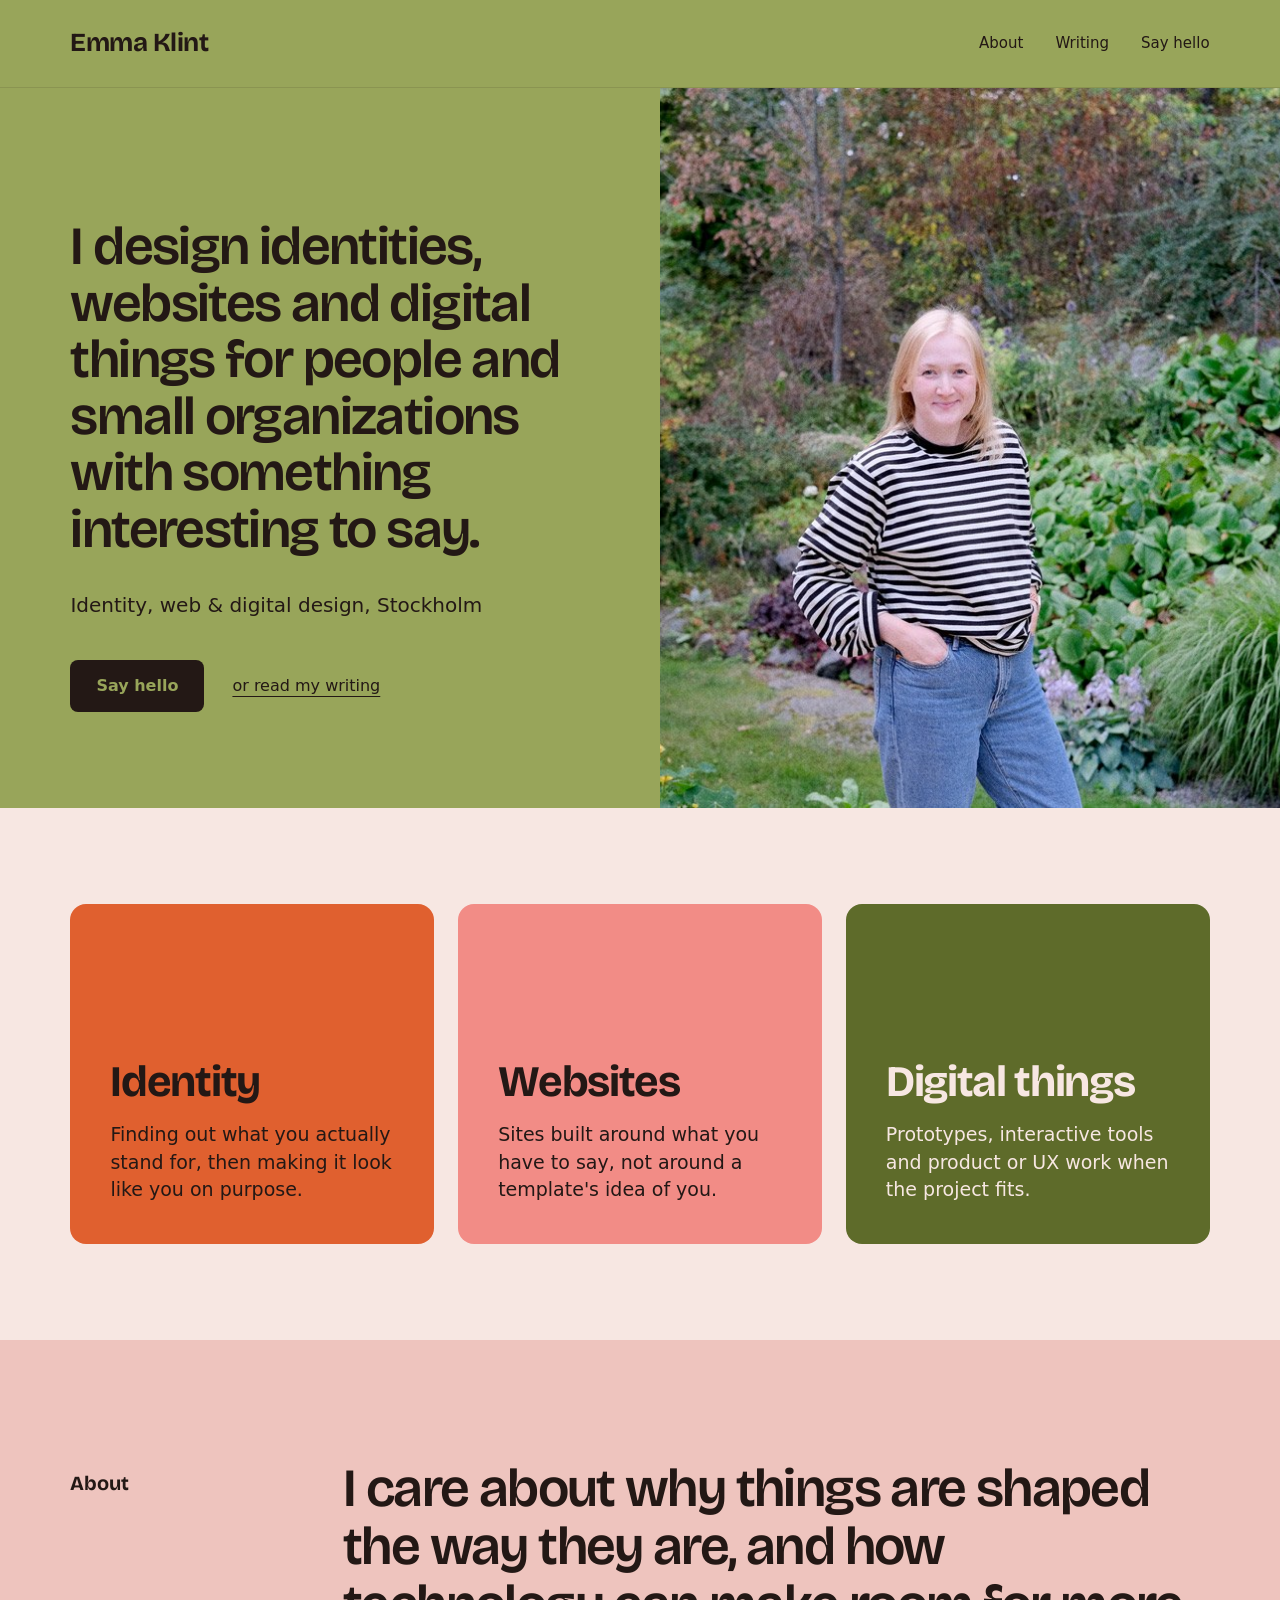
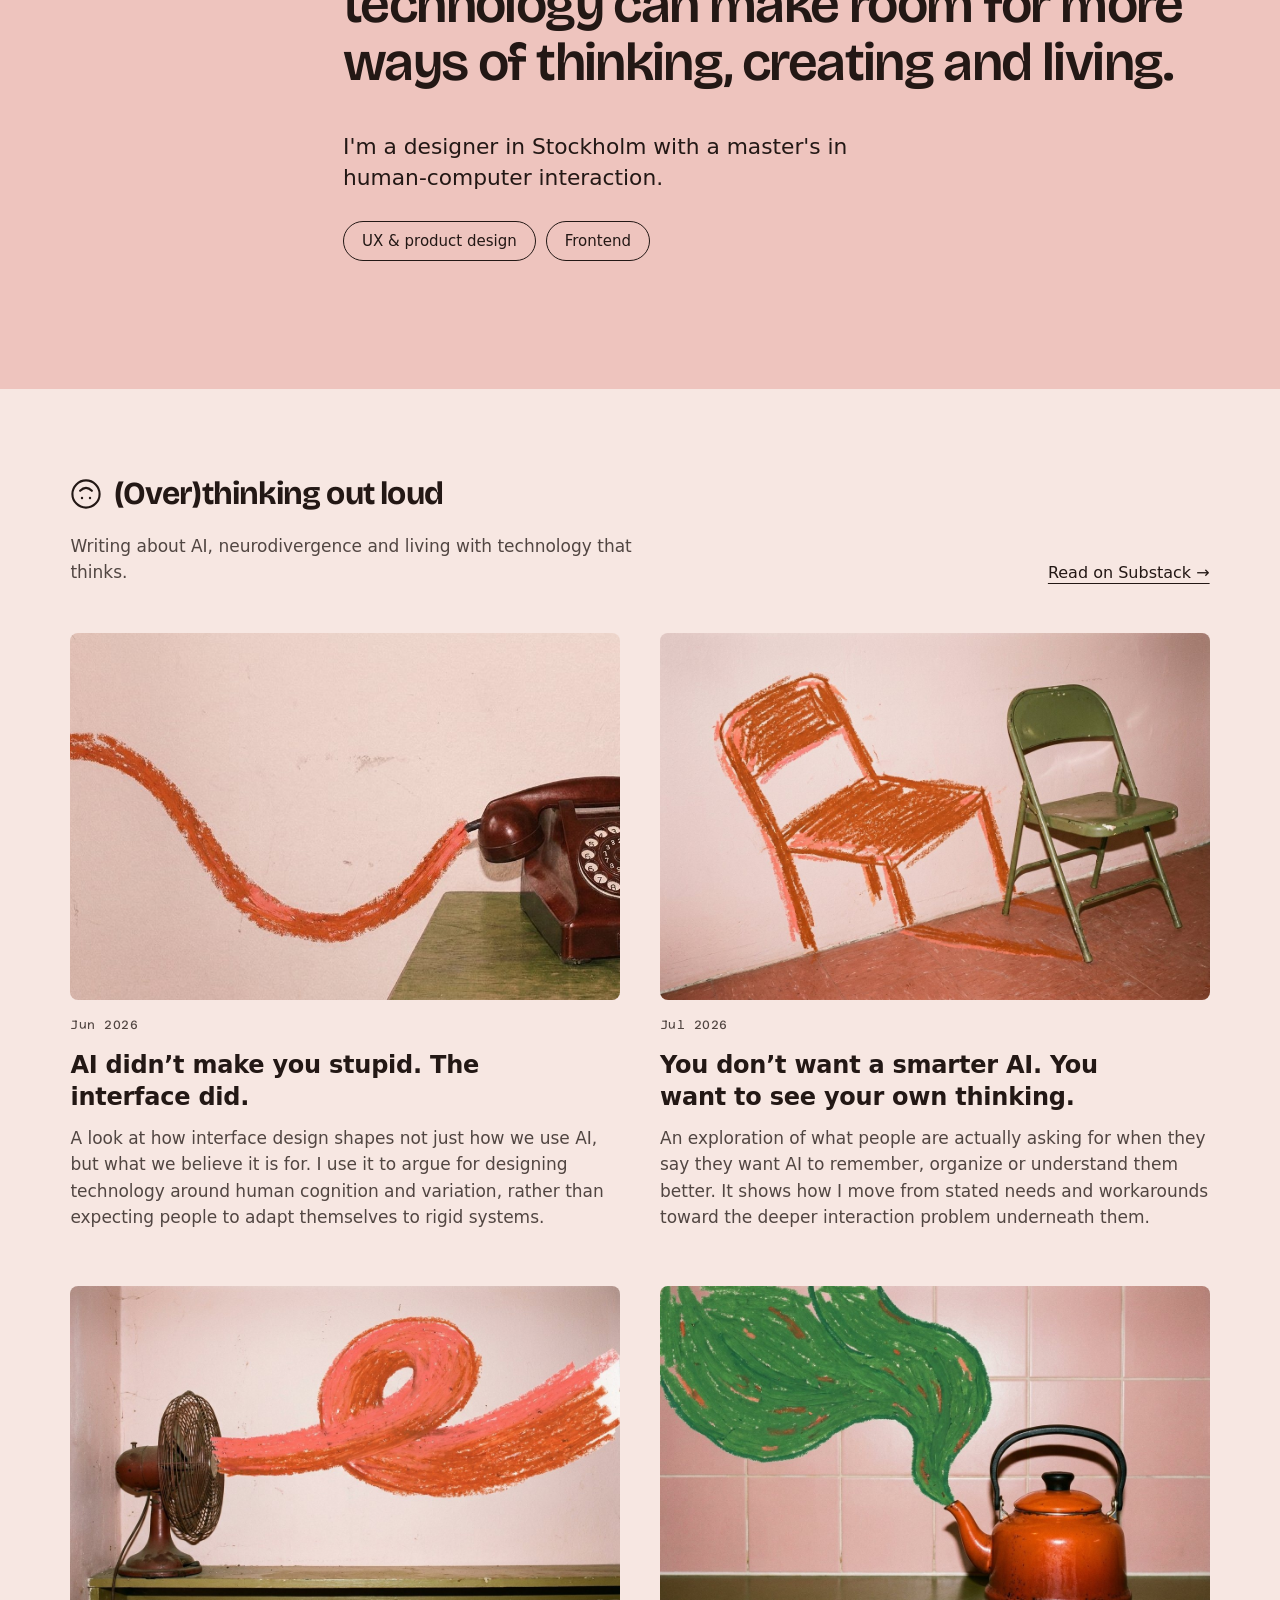
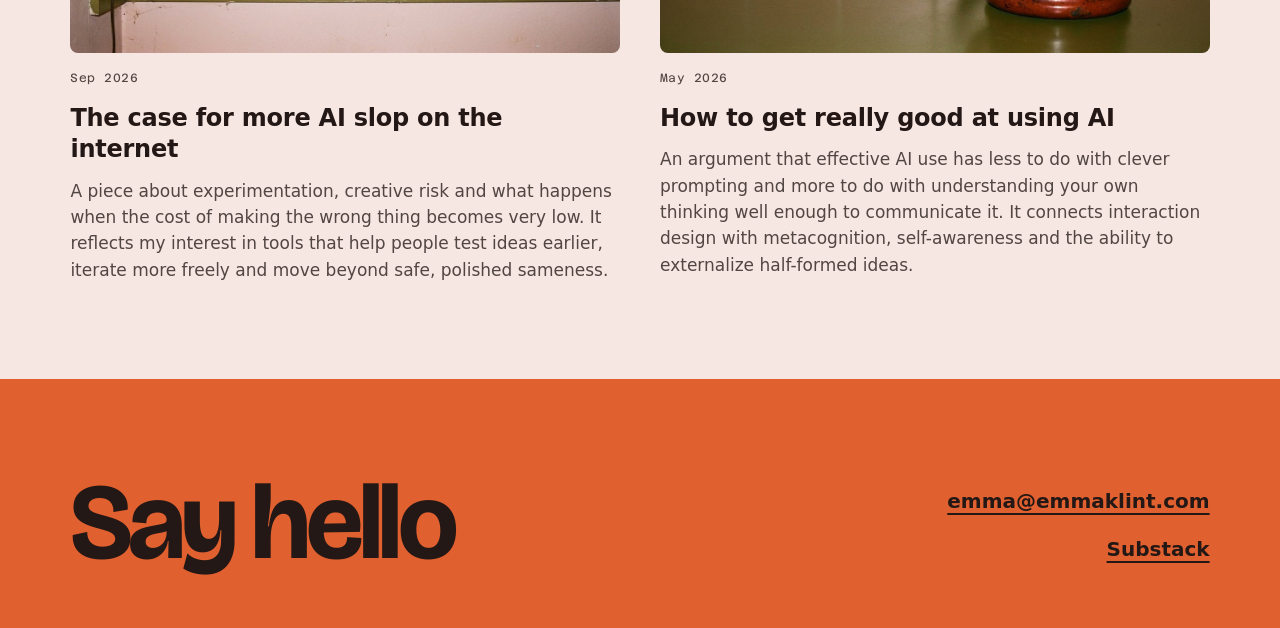
==== index.html @ caa57bd5 "Use chair photo for social share image Co-Authored-By: Claude Opus 5.5 <noreply@anthropic.com>" ====
<!doctype html>
<html lang="en">
<head>
<meta charset="utf-8">
<meta name="viewport" content="width=device-width, initial-scale=1, viewport-fit=cover">
<title>Emma Klint, identity, web &amp; digital design in Stockholm</title>
<meta name="description" content="I design identities, websites and digital things for people and small organizations with something interesting to say.">
<link rel="canonical" href="https://emmaklint.com/">
<meta name="theme-color" content="#98A55A">

<meta property="og:type" content="website">
<meta property="og:url" content="https://emmaklint.com/">
<meta property="og:site_name" content="Emma Klint">
<meta property="og:title" content="Emma Klint, identity, web &amp; digital design">
<meta property="og:description" content="I design identities, websites and digital things for people and small organizations with something interesting to say.">
<meta property="og:image" content="https://emmaklint.com/og-image.jpg">
<meta property="og:image:width" content="1200">
<meta property="og:image:height" content="630">
<meta property="og:image:alt" content="Emma Klint, identity, web &amp; digital design, Stockholm, over a photo of a green folding chair next to a crayon drawing of a chair">
<meta property="og:locale" content="en_US">
<meta name="twitter:card" content="summary_large_image">
<meta name="twitter:title" content="Emma Klint, identity, web &amp; digital design">
<meta name="twitter:description" content="I design identities, websites and digital things for people and small organizations with something interesting to say.">
<meta name="twitter:image" content="https://emmaklint.com/og-image.jpg">

<link rel="icon" href="/favicon.ico" sizes="48x48">
<link rel="icon" type="image/png" sizes="32x32" href="/favicon-32x32.png">
<link rel="icon" type="image/png" sizes="16x16" href="/favicon-16x16.png">
<link rel="apple-touch-icon" href="/apple-touch-icon.png">
<link rel="manifest" href="/site.webmanifest">

<link rel="preconnect" href="https://fonts.googleapis.com">
<link rel="preconnect" href="https://fonts.gstatic.com" crossorigin>
<link rel="stylesheet" href="https://fonts.googleapis.com/css2?family=Bricolage+Grotesque:opsz,wdth,wght@12..96,75..100,200..800&amp;family=Azeret+Mono:wght@400;500&amp;display=swap">
<link rel="preload" as="image" href="/images/emma-garden.jpg">
<link rel="stylesheet" href="/styles.css">

<script type="application/ld+json">
{
  "@context": "https://schema.org",
  "@type": "Person",
  "name": "Emma Klint",
  "url": "https://emmaklint.com/",
  "image": "https://emmaklint.com/images/emma-garden.jpg",
  "email": "mailto:emma@emmaklint.com",
  "jobTitle": "Designer",
  "address": { "@type": "PostalAddress", "addressLocality": "Stockholm", "addressCountry": "SE" },
  "sameAs": ["https://emmaklint.substack.com"]
}
</script>
</head>
<body>
<a class="skip" href="#main">Skip to content</a>

<header class="site-header">
  <a class="wordmark" href="/">Emma Klint</a>
  <nav aria-label="Main">
    <a href="#about">About</a>
    <a href="#writing">Writing</a>
    <a href="#hello">Say hello</a>
  </nav>
</header>

<main id="main">
  <section class="hero">
    <div class="hero-text">
      <h1>I design identities, websites and digital things for people and small organizations with something interesting to say.</h1>
      <p class="hero-sub">Identity, web &amp; digital design, Stockholm</p>
      <div class="hero-actions">
        <a class="button" href="#hello">Say hello</a>
        <a href="#writing">or read my writing</a>
      </div>
    </div>
    <div class="hero-photo">
      <img src="/images/emma-garden.jpg" width="1086" height="724" alt="Emma Klint in her garden, wearing a black and white striped top">
    </div>
  </section>

  <section class="services" aria-label="What I make">
    <article class="service service--crayon">
      <h2>Identity</h2>
      <p>Finding out what you actually stand for, then making it look like you on purpose.</p>
    </article>
    <article class="service service--pink">
      <h2>Websites</h2>
      <p>Sites built around what you have to say, not around a template's idea of you.</p>
    </article>
    <article class="service service--moss">
      <h2>Digital things</h2>
      <p>Prototypes, interactive tools and product or UX work when the project fits.</p>
    </article>
  </section>

  <section class="about" id="about" aria-labelledby="about-title">
    <h2 id="about-title">About</h2>
    <div class="about-body">
      <p class="about-belief">I care about why things are shaped the way they are, and how technology can make room for more ways of thinking, creating and living.</p>
      <p class="about-facts">I'm a designer in Stockholm with a master's in human-computer interaction.</p>
      <ul class="tags">
        <li>UX &amp; product design</li>
        <li>Frontend</li>
      </ul>
    </div>
  </section>

  <section class="writing" id="writing" aria-labelledby="writing-title">
    <div class="writing-head">
      <div>
        <h2 id="writing-title" class="publication">
          <svg width="32" height="32" viewBox="0 0 24 24" fill="none" stroke="currentColor" stroke-width="1.6" stroke-linecap="round" aria-hidden="true"><circle cx="12" cy="12" r="10.2"/><path d="M7.6 9.6 Q12 5.2 16.4 9.6"/><circle cx="9" cy="15" r="0.9" fill="currentColor" stroke="none"/><circle cx="15" cy="15" r="0.9" fill="currentColor" stroke="none"/></svg>
          (Over)thinking out loud
        </h2>
        <p>Writing about AI, neurodivergence and living with technology that thinks.</p>
      </div>
      <a href="https://emmaklint.substack.com">Read on Substack →</a>
    </div>

    <div class="posts">
      <a class="post" href="https://emmaklint.substack.com/p/ai-didnt-make-you-stupid-blame-the">
        <img src="/images/post-telephone.jpg" width="1400" height="593" loading="lazy" alt="A rotary telephone with a crayon-drawn cord">
        <time datetime="2026-06">Jun 2026</time>
        <span class="post-title">AI didn’t make you stupid. The interface did.</span>
        <span class="post-desc">A look at how interface design shapes not just how we use AI, but what we believe it is for. I use it to argue for designing technology around human cognition and variation, rather than expecting people to adapt themselves to rigid systems.</span>
      </a>
      <a class="post" href="https://emmaklint.substack.com/p/you-dont-want-a-smarter-ai-you-want">
        <img src="/images/post-chair.jpg" width="1264" height="848" loading="lazy" alt="A green folding chair next to a crayon drawing of a chair">
        <time datetime="2026-07">Jul 2026</time>
        <span class="post-title">You don’t want a smarter AI. You want to see your own thinking.</span>
        <span class="post-desc">An exploration of what people are actually asking for when they say they want AI to remember, organize or understand them better. It shows how I move from stated needs and workarounds toward the deeper interaction problem underneath them.</span>
      </a>
      <a class="post" href="https://emmaklint.substack.com/p/the-case-for-more-ai-slop-on-the">
        <img src="/images/post-fan.jpg" width="1264" height="848" loading="lazy" alt="A fan blowing a crayon-drawn gust across a pink wall">
        <time datetime="2026-09">Sep 2026</time>
        <span class="post-title">The case for more AI slop on the internet</span>
        <span class="post-desc">A piece about experimentation, creative risk and what happens when the cost of making the wrong thing becomes very low. It reflects my interest in tools that help people test ideas earlier, iterate more freely and move beyond safe, polished sameness.</span>
      </a>
      <a class="post" href="https://emmaklint.substack.com/p/how-to-get-really-good-at-using-ai">
        <img src="/images/post-kettle.jpg" width="1264" height="848" loading="lazy" alt="An orange kettle with crayon-drawn green steam">
        <time datetime="2026-05">May 2026</time>
        <span class="post-title">How to get really good at using AI</span>
        <span class="post-desc">An argument that effective AI use has less to do with clever prompting and more to do with understanding your own thinking well enough to communicate it. It connects interaction design with metacognition, self-awareness and the ability to externalize half-formed ideas.</span>
      </a>
    </div>
  </section>
</main>

<footer class="site-footer" id="hello">
  <h2>Say hello</h2>
  <div class="footer-links">
    <a href="mailto:emma@emmaklint.com">emma@emmaklint.com</a>
    <a href="https://emmaklint.substack.com">Substack</a>
  </div>
</footer>
</body>
</html>
---- styles.css ----
/* Color library: from the crayon photo series */
:root {
  --ink: #231815;
  --ink-soft: rgba(35, 24, 21, 0.78);
  --line: rgba(35, 24, 21, 0.12);
  --blush: #F7E7E2;   /* page ground */
  --wall: #EEC4BE;    /* about */
  --olive: #98A55A;   /* main: header + hero */
  --moss: #5E6B2A;    /* digital things card */
  --crayon: #E0602F;  /* identity card + footer */
  --crayon-pink: #F28C86; /* websites card */

  --display: "Bricolage Grotesque", system-ui, sans-serif;
  --body: -apple-system, BlinkMacSystemFont, "SF Pro Text", system-ui, "Segoe UI", Roboto, sans-serif;
  --mono: "Azeret Mono", ui-monospace, "SF Mono", Menlo, monospace;

  --pad: clamp(20px, 5.5vw, 80px);
}

*, *::before, *::after { box-sizing: border-box; }

html { scroll-behavior: smooth; -webkit-text-size-adjust: 100%; }
@media (prefers-reduced-motion: reduce) { html { scroll-behavior: auto; } }

body {
  margin: 0;
  background: var(--blush);
  color: var(--ink);
  font-family: var(--body);
  font-size: 17px;
  line-height: 1.55;
  -webkit-font-smoothing: antialiased;
}

img { display: block; max-width: 100%; height: auto; }
a { color: var(--ink); text-underline-offset: 5px; }
a:hover { text-decoration-thickness: 2px; }
:focus-visible { outline: 3px solid var(--ink); outline-offset: 3px; border-radius: 4px; }
h1, h2, p { margin: 0; }

.skip {
  position: absolute; left: 12px; top: -60px;
  background: var(--ink); color: var(--blush);
  padding: 10px 16px; border-radius: 8px; z-index: 10;
}
.skip:focus { top: 12px; }

/* Header */
.site-header {
  display: flex; align-items: center; justify-content: space-between; gap: 24px;
  min-height: 88px;
  padding: env(safe-area-inset-top, 0px) var(--pad) 0;
  background: var(--olive);
  border-bottom: 1px solid var(--line);
}
.wordmark {
  font-family: var(--display); font-weight: 700; font-size: 26px;
  letter-spacing: -0.02em; text-decoration: none;
}
.site-header nav { display: flex; gap: 32px; font-size: 15px; }
.site-header nav a { text-decoration: none; display: inline-flex; align-items: center; min-height: 44px; }
.site-header nav a:hover { text-decoration: underline; }

/* Hero */
.hero {
  display: grid;
  grid-template-columns: minmax(0, 1fr) minmax(0, 620px);
  min-height: 720px;
  background: var(--olive);
}
.hero-text {
  display: flex; flex-direction: column; justify-content: flex-end; gap: 32px;
  padding: 96px 64px 96px var(--pad);
}
.hero h1 {
  font-family: var(--display); font-weight: 600;
  font-size: clamp(34px, 4.2vw, 60px); line-height: 1.05; letter-spacing: -0.03em;
  max-width: 22ch;
}
.hero-sub { font-size: 20px; line-height: 1.5; }
.hero-actions { display: flex; flex-wrap: wrap; align-items: center; gap: 16px 28px; margin-top: 8px; font-size: 16px; }
.button {
  display: inline-flex; align-items: center; min-height: 52px; padding: 0 26px;
  background: var(--ink); color: var(--olive);
  border-radius: 8px; font-weight: 600; text-decoration: none;
}
.button:hover { background: #3a2a25; }
.hero-photo { position: relative; overflow: hidden; }
.hero-photo img {
  position: absolute; inset: 0; width: 100%; height: 100%;
  object-fit: cover; object-position: 49% 40%;
}

/* Services */
.services {
  display: grid; grid-template-columns: repeat(3, minmax(0, 1fr)); gap: 24px;
  padding: 96px var(--pad);
}
.service {
  display: flex; flex-direction: column; justify-content: flex-end; gap: 16px;
  min-height: 340px; padding: 40px; border-radius: 16px;
}
.service h2 {
  font-family: var(--display); font-weight: 700;
  font-size: clamp(36px, 3.4vw, 48px); letter-spacing: -0.03em; line-height: 1.05;
}
.service p { font-size: 19px; line-height: 1.45; font-weight: 500; }
.service--crayon { background: var(--crayon); }
.service--pink { background: var(--crayon-pink); }
.service--moss { background: var(--moss); color: var(--blush); }

/* About */
.about {
  display: grid; grid-template-columns: minmax(0, 1fr) minmax(0, 4fr); gap: 56px;
  padding: 120px var(--pad) 128px;
  background: var(--wall);
}
.about h2 { font-family: var(--display); font-weight: 700; font-size: 20px; padding-top: 8px; }
.about-body { display: flex; flex-direction: column; gap: 28px; }
.about-belief {
  font-family: var(--display); font-weight: 600;
  font-size: clamp(32px, 4.2vw, 60px); line-height: 1.08; letter-spacing: -0.03em;
  max-width: 26ch;
}
.about-facts { margin-top: 12px; font-size: clamp(19px, 1.7vw, 24px); line-height: 1.4; font-weight: 500; max-width: 40ch; }
.tags { display: flex; flex-wrap: wrap; gap: 10px; margin: 0; padding: 0; list-style: none; }
.tags li {
  display: inline-flex; align-items: center; min-height: 40px; padding: 0 18px;
  border: 1.5px solid var(--ink); border-radius: 999px; font-size: 15px; font-weight: 500;
}

/* Writing */
.writing { display: flex; flex-direction: column; gap: 48px; padding: 80px var(--pad) 96px; }
.writing-head { display: flex; align-items: flex-end; justify-content: space-between; gap: 24px 40px; flex-wrap: wrap; }
.writing-head > div { display: flex; flex-direction: column; gap: 14px; }
.publication {
  display: flex; align-items: center; gap: 12px;
  font-family: var(--display); font-weight: 700; font-size: 32px; letter-spacing: -0.025em;
}
.publication svg { flex: none; }
.writing-head p { color: var(--ink-soft); max-width: 36em; }
.writing-head > a { white-space: nowrap; font-size: 16px; }

.posts { display: grid; grid-template-columns: repeat(2, minmax(0, 1fr)); gap: 56px 40px; }
.post { display: flex; flex-direction: column; gap: 16px; text-decoration: none; }
.post img { width: 100%; aspect-ratio: 3 / 2; object-fit: cover; border-radius: 8px; }
.post time { font-family: var(--mono); font-size: 12px; letter-spacing: 0.04em; color: var(--ink-soft); }
.post-title { font-size: 24px; font-weight: 600; line-height: 1.3; letter-spacing: -0.01em; max-width: 30ch; }
.post-desc { margin-top: -4px; color: var(--ink-soft); max-width: 38em; }
.post:hover .post-title { text-decoration: underline; text-decoration-thickness: 2px; }

/* Footer */
.site-footer {
  display: flex; align-items: flex-end; justify-content: space-between; gap: 32px 40px; flex-wrap: wrap;
  padding: 96px var(--pad) calc(56px + env(safe-area-inset-bottom, 0px));
  background: var(--crayon);
}
.site-footer h2 {
  font-family: var(--display); font-weight: 700;
  font-size: clamp(64px, 8.4vw, 120px); line-height: 0.9; letter-spacing: -0.04em;
}
.footer-links { display: flex; flex-direction: column; align-items: flex-end; gap: 4px; font-size: 20px; font-weight: 700; }
.footer-links a { display: inline-flex; align-items: center; min-height: 44px; }

/* Tablet */
@media (max-width: 1080px) {
  .hero { grid-template-columns: minmax(0, 1fr) minmax(0, 44%); }
  .hero-text { padding-right: 40px; }
  .services { grid-template-columns: minmax(0, 1fr); }
  .service { min-height: 0; padding-top: 96px; }
  .about { grid-template-columns: minmax(0, 1fr); gap: 20px; }
}

/* Phone */
@media (max-width: 720px) {
  body { font-size: 16px; }
  .site-header { min-height: 64px; }
  .wordmark { font-size: 22px; }
  .site-header nav { gap: 14px; font-size: 14px; }
  .site-header nav a { white-space: nowrap; }
  .wordmark { font-size: 20px; }
  .wordmark { flex: none; }
  .hero { grid-template-columns: minmax(0, 1fr); min-height: 0; }
  .hero-photo { order: -1; aspect-ratio: 4 / 3; }
  .hero-text { padding: 40px var(--pad) 56px; gap: 24px; }
  .hero-sub { font-size: 17px; }
  .services { padding-block: 56px; gap: 16px; }
  .service { padding: 64px 24px 28px; border-radius: 12px; }
  .service p { font-size: 17px; }
  .about { padding-block: 72px 80px; }
  .writing { padding-block: 64px 72px; gap: 36px; }
  .publication { font-size: 26px; }
  .posts { grid-template-columns: minmax(0, 1fr); gap: 40px; }
  .post-title { font-size: 21px; }
  .site-footer { padding-top: 72px; }
  .footer-links { align-items: flex-start; font-size: 18px; }
}
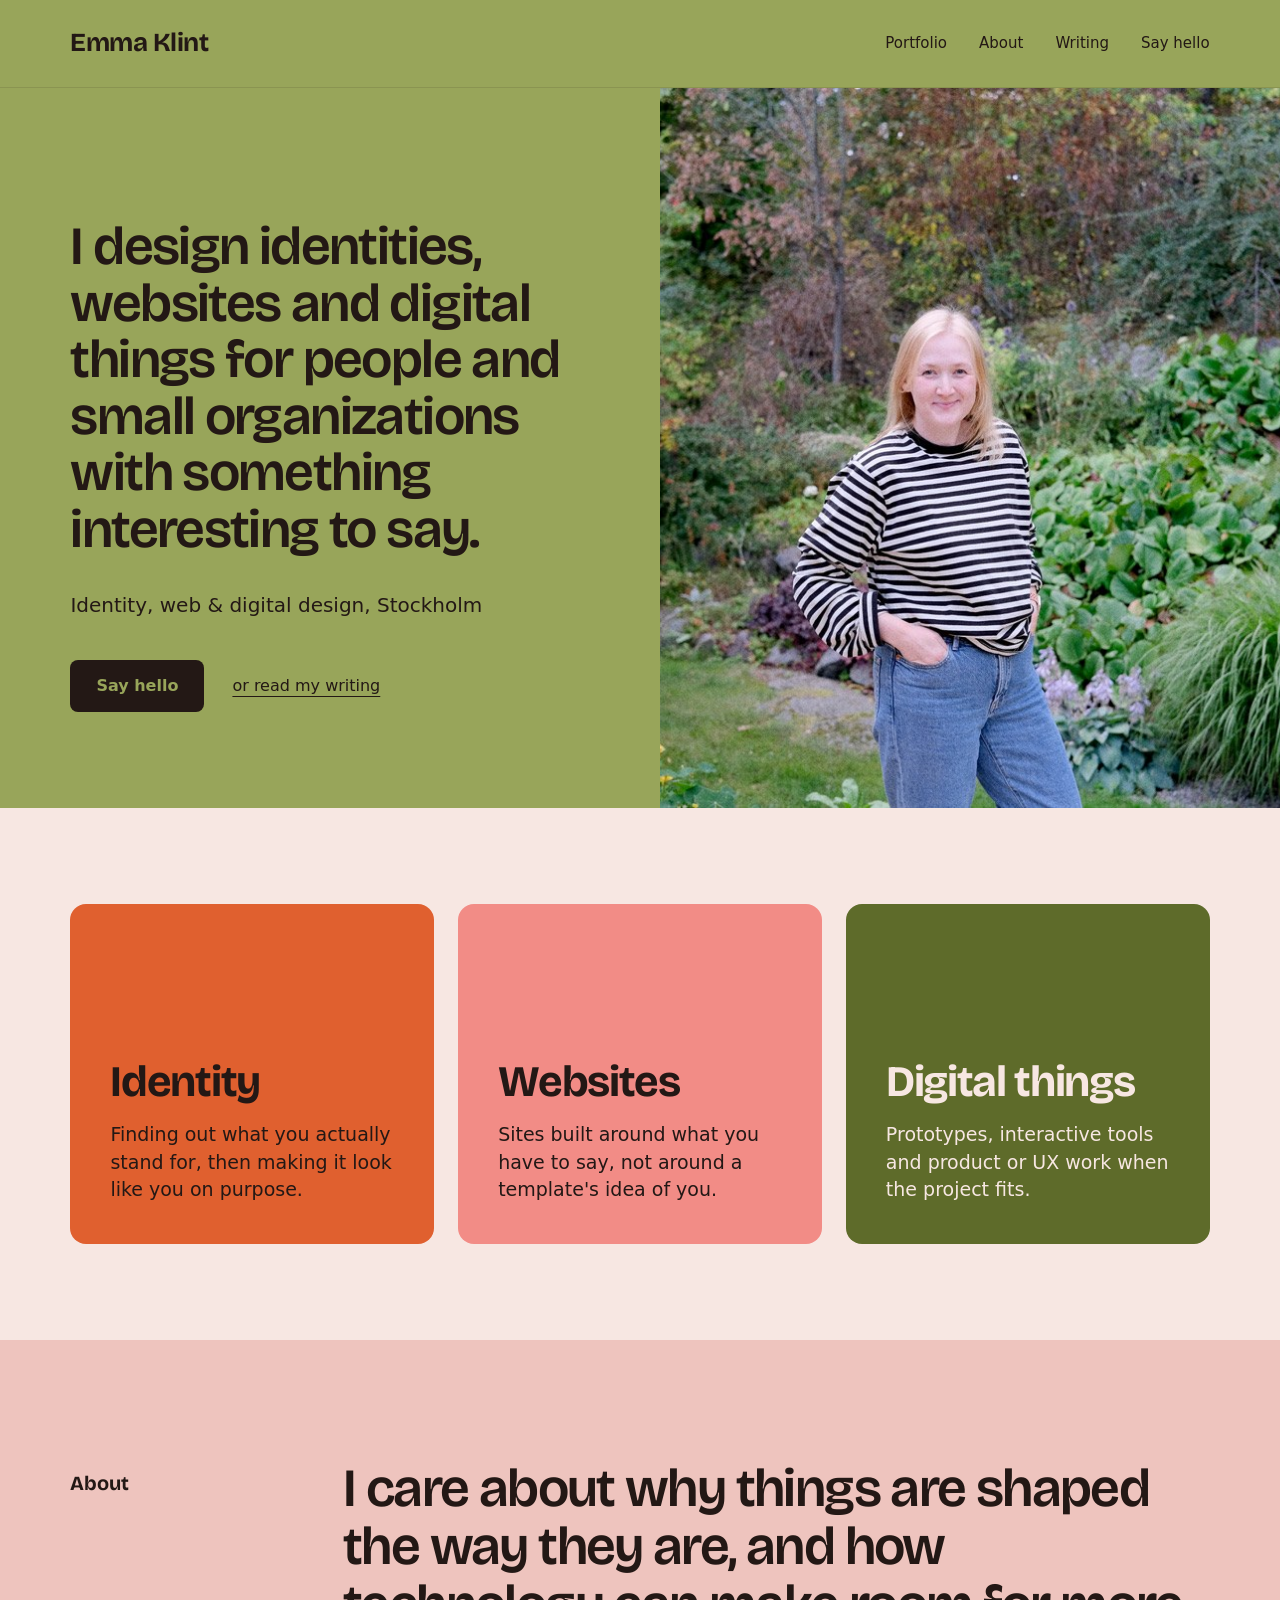
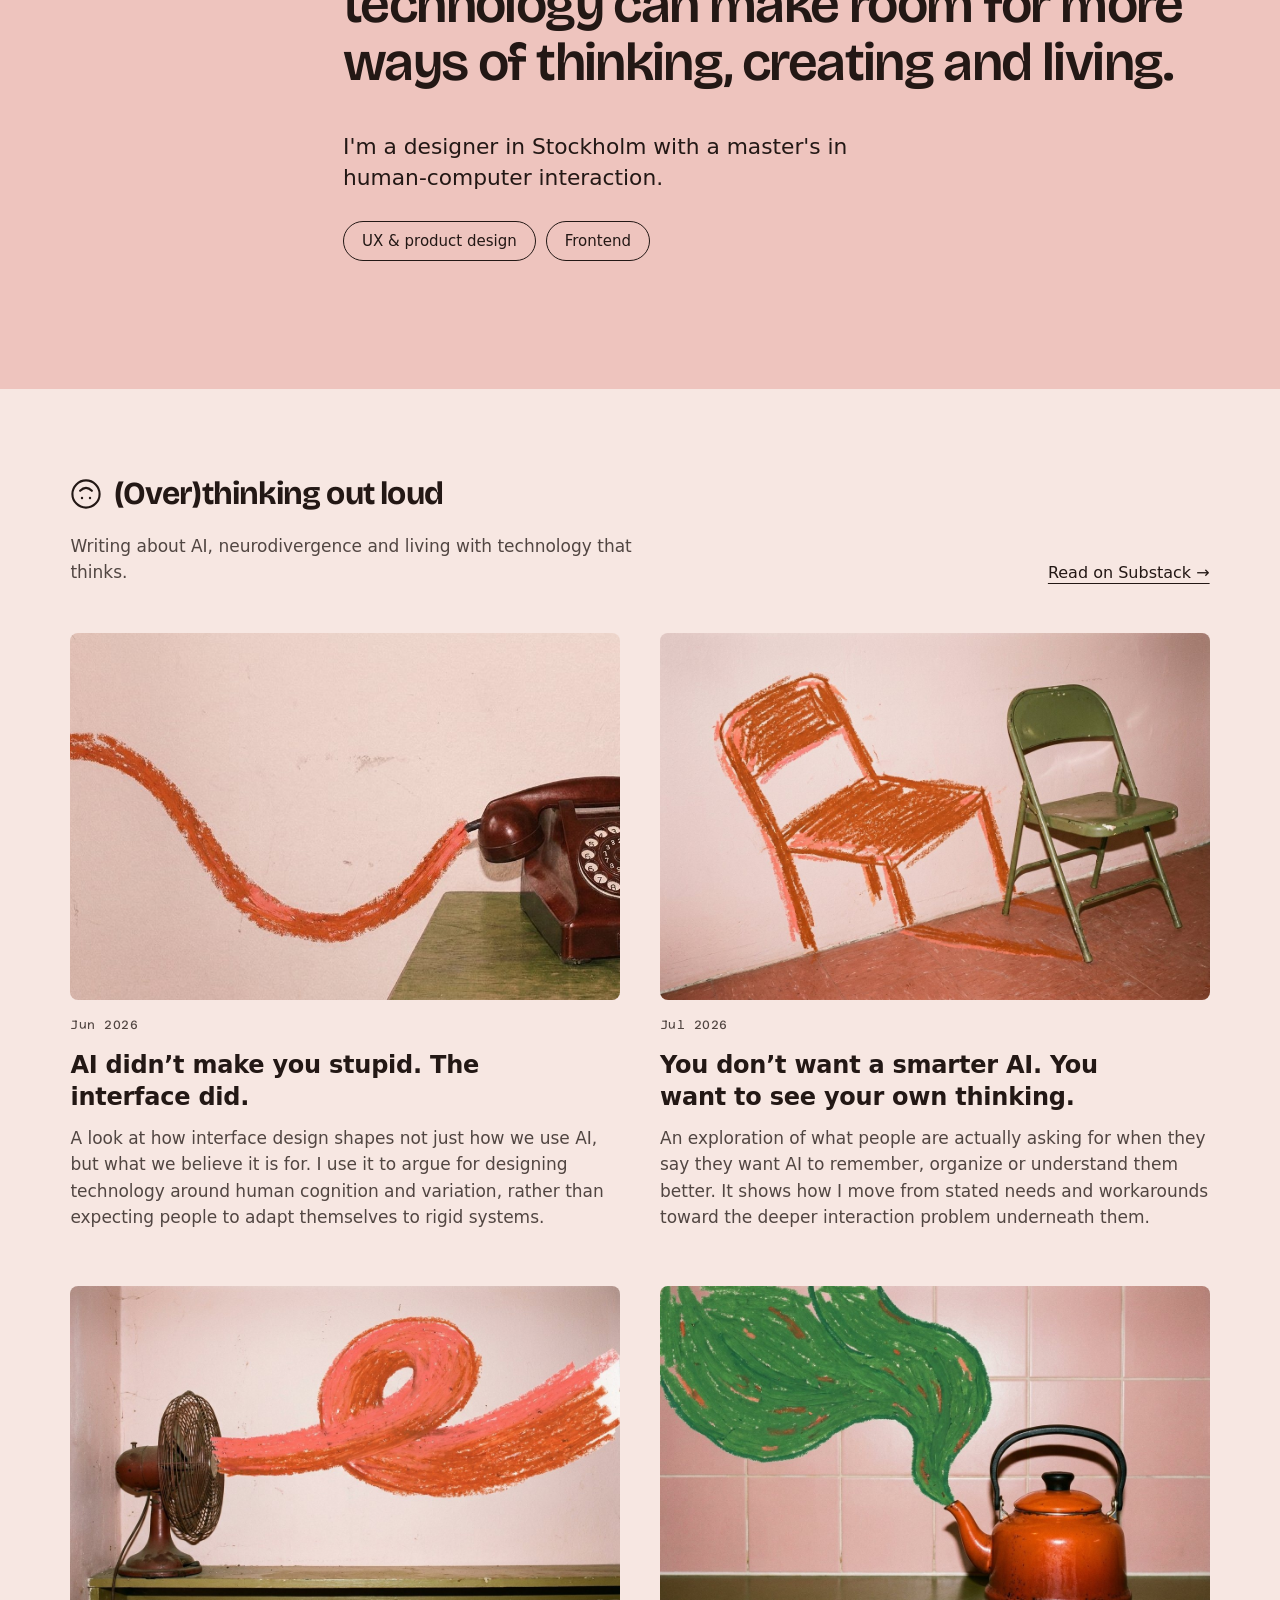
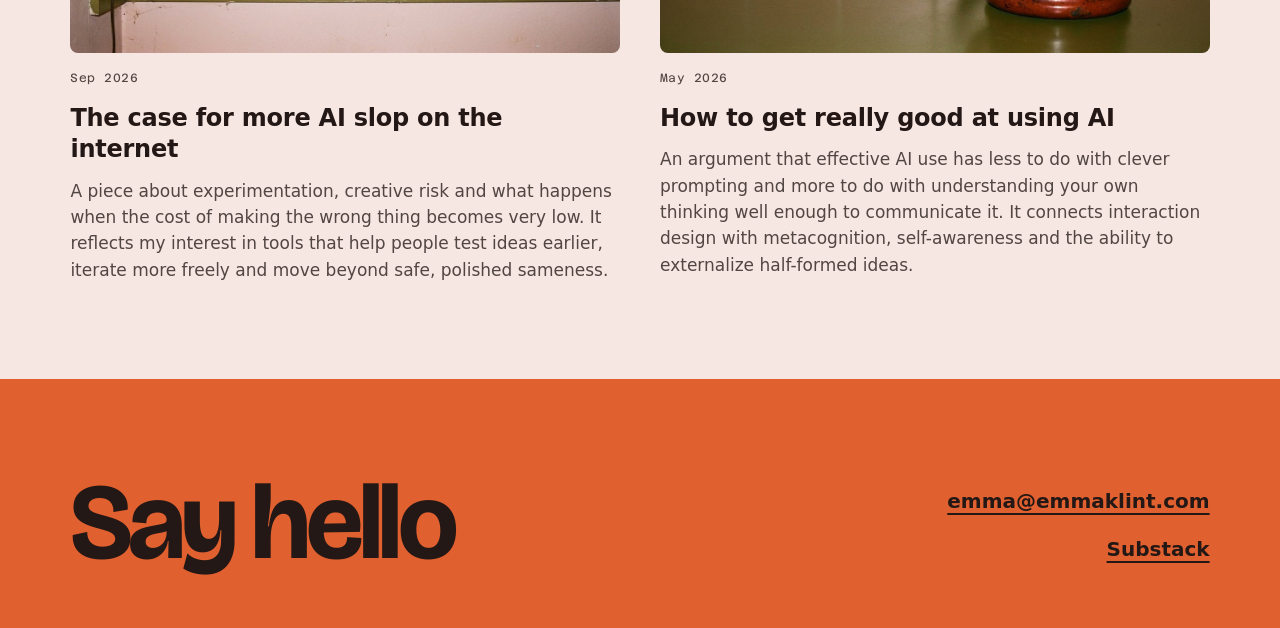
==== commit 860d7a08: "Add /portfolio coming-soon page and menu link Co-Authored-By: Claude Opus 5.5 <noreply@anthropic.com" ====
--- a/index.html
+++ b/index.html
@@ -55,9 +55,10 @@
 <header class="site-header">
   <a class="wordmark" href="/">Emma Klint</a>
   <nav aria-label="Main">
+    <a href="/portfolio">Portfolio</a>
     <a href="#about">About</a>
     <a href="#writing">Writing</a>
-    <a href="#hello">Say hello</a>
+    <a href="#hello" class="nav-hello">Say hello</a>
   </nav>
 </header>
 
--- a/styles.css
+++ b/styles.css
@@ -59,7 +59,7 @@
 }
 .site-header nav { display: flex; gap: 32px; font-size: 15px; }
 .site-header nav a { text-decoration: none; display: inline-flex; align-items: center; min-height: 44px; }
-.site-header nav a:hover { text-decoration: underline; }
+.site-header nav a:hover, .site-header nav a[aria-current="page"] { text-decoration: underline; }
 
 /* Hero */
 .hero {
@@ -148,6 +148,22 @@
 .post-title { font-size: 24px; font-weight: 600; line-height: 1.3; letter-spacing: -0.01em; max-width: 30ch; }
 .post-desc { margin-top: -4px; color: var(--ink-soft); max-width: 38em; }
 .post:hover .post-title { text-decoration: underline; text-decoration-thickness: 2px; }
+
+/* Coming soon */
+.page-soon { display: flex; flex-direction: column; min-height: 100svh; }
+.page-soon main { flex: 1; display: flex; flex-direction: column; }
+.soon {
+  flex: 1; display: flex; flex-direction: column; justify-content: flex-end; gap: 32px;
+  min-height: 560px;
+  padding: 96px var(--pad);
+  background: var(--olive);
+}
+.soon-label { font-family: var(--mono); font-size: 13px; letter-spacing: 0.04em; text-transform: uppercase; }
+.soon h1 {
+  font-family: var(--display); font-weight: 700;
+  font-size: clamp(64px, 11vw, 168px); line-height: 0.9; letter-spacing: -0.045em;
+}
+.soon-sub { font-size: 20px; line-height: 1.5; max-width: 34em; }
 
 /* Footer */
 .site-footer {
@@ -192,6 +208,9 @@
   .publication { font-size: 26px; }
   .posts { grid-template-columns: minmax(0, 1fr); gap: 40px; }
   .post-title { font-size: 21px; }
+  .soon { min-height: calc(100svh - 64px); padding-block: 56px; gap: 24px; }
+  .site-header nav .nav-hello { display: none; }
+  .soon-sub { font-size: 17px; }
   .site-footer { padding-top: 72px; }
   .footer-links { align-items: flex-start; font-size: 18px; }
 }
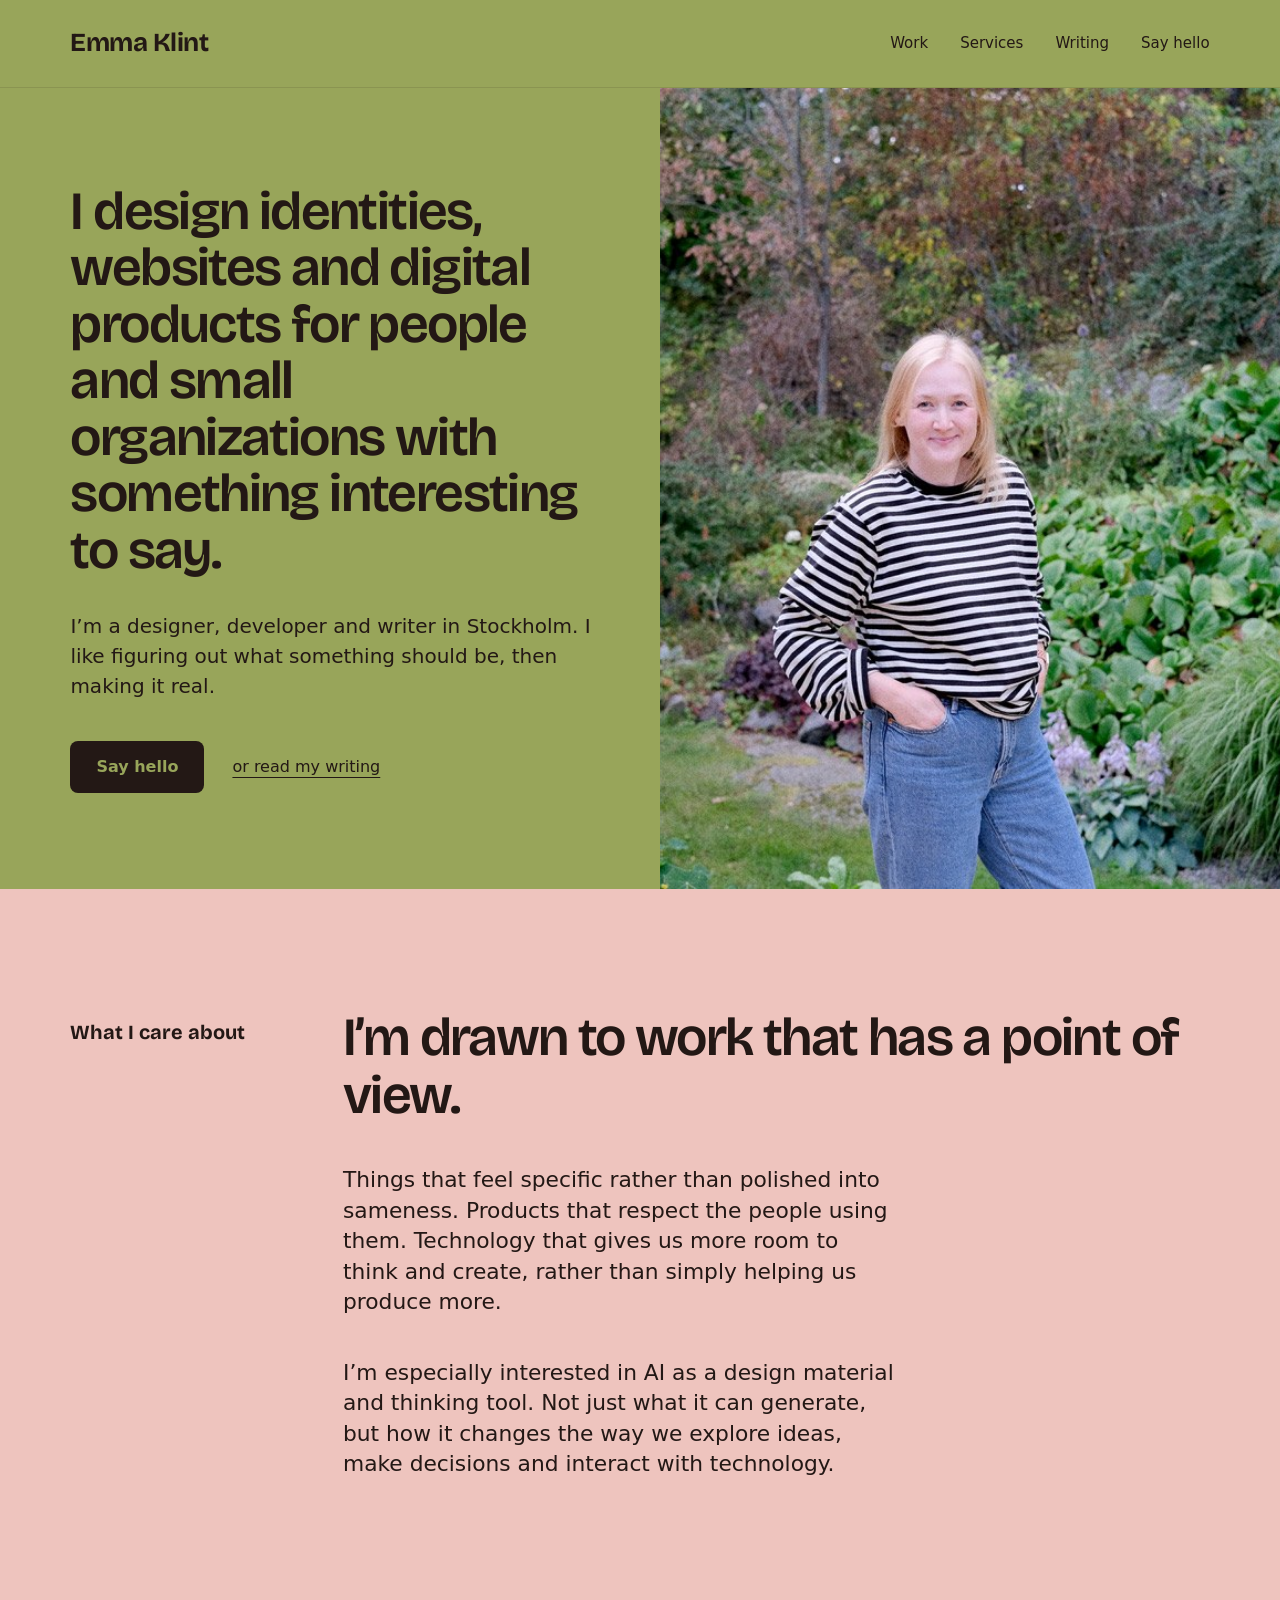
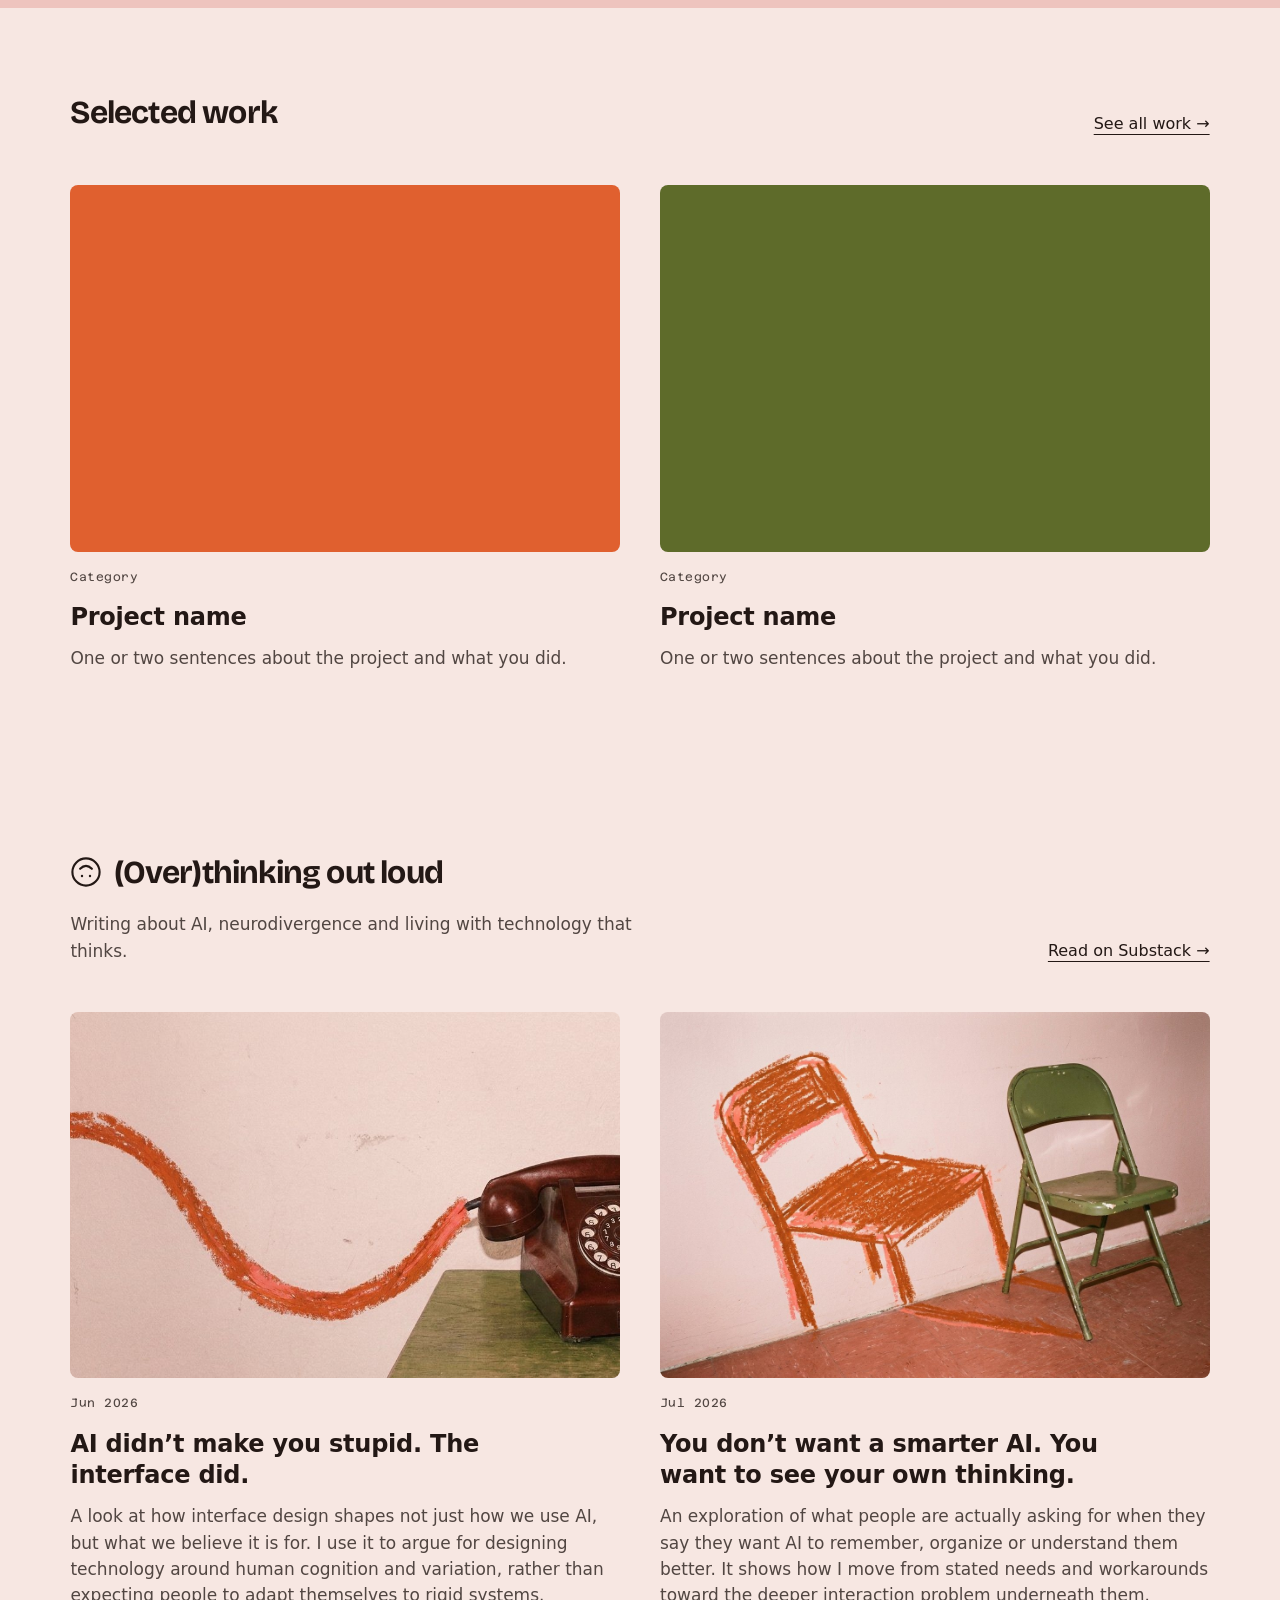
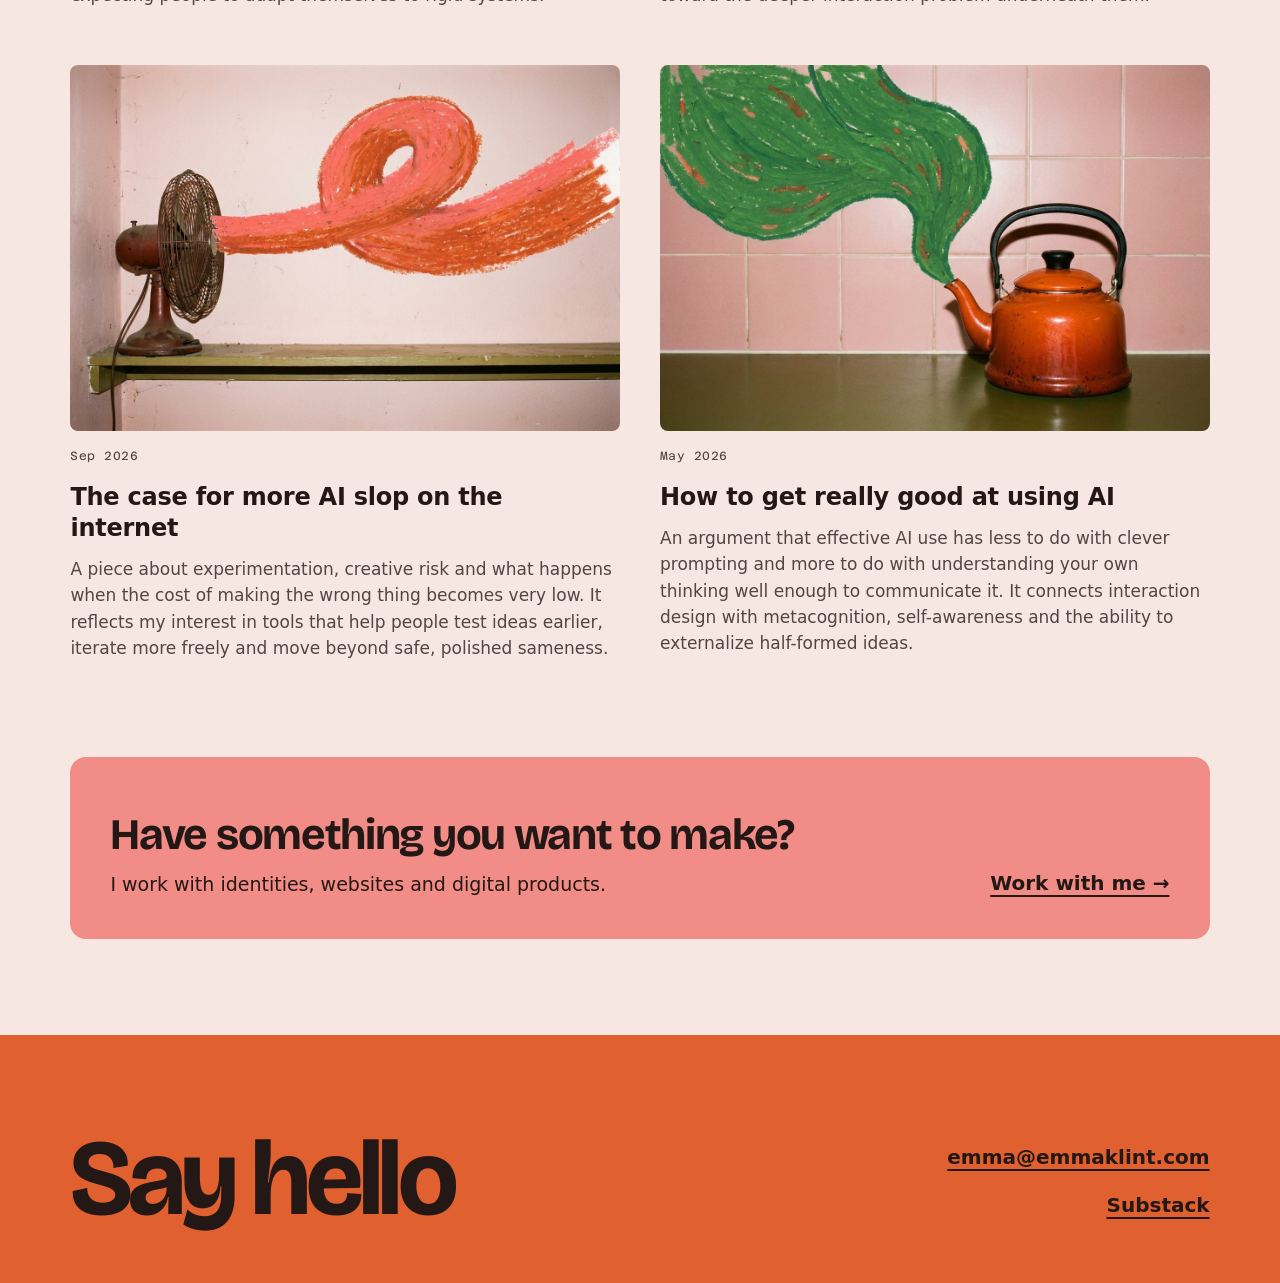
==== commit f0dba21c: "Restructure site into Home, Work and Services Move service cards to a new /services page, turn /port" ====
--- a/index.html
+++ b/index.html
@@ -4,7 +4,7 @@
 <meta charset="utf-8">
 <meta name="viewport" content="width=device-width, initial-scale=1, viewport-fit=cover">
 <title>Emma Klint, identity, web &amp; digital design in Stockholm</title>
-<meta name="description" content="I design identities, websites and digital things for people and small organizations with something interesting to say.">
+<meta name="description" content="I design identities, websites and digital products for people and small organizations with something interesting to say.">
 <link rel="canonical" href="https://emmaklint.com/">
 <meta name="theme-color" content="#98A55A">
 
@@ -12,7 +12,7 @@
 <meta property="og:url" content="https://emmaklint.com/">
 <meta property="og:site_name" content="Emma Klint">
 <meta property="og:title" content="Emma Klint, identity, web &amp; digital design">
-<meta property="og:description" content="I design identities, websites and digital things for people and small organizations with something interesting to say.">
+<meta property="og:description" content="I design identities, websites and digital products for people and small organizations with something interesting to say.">
 <meta property="og:image" content="https://emmaklint.com/og-image.jpg">
 <meta property="og:image:width" content="1200">
 <meta property="og:image:height" content="630">
@@ -20,7 +20,7 @@
 <meta property="og:locale" content="en_US">
 <meta name="twitter:card" content="summary_large_image">
 <meta name="twitter:title" content="Emma Klint, identity, web &amp; digital design">
-<meta name="twitter:description" content="I design identities, websites and digital things for people and small organizations with something interesting to say.">
+<meta name="twitter:description" content="I design identities, websites and digital products for people and small organizations with something interesting to say.">
 <meta name="twitter:image" content="https://emmaklint.com/og-image.jpg">
 
 <link rel="icon" href="/favicon.ico" sizes="48x48">
@@ -55,8 +55,8 @@
 <header class="site-header">
   <a class="wordmark" href="/">Emma Klint</a>
   <nav aria-label="Main">
-    <a href="/portfolio">Portfolio</a>
-    <a href="#about">About</a>
+    <a href="/work">Work</a>
+    <a href="/services">Services</a>
     <a href="#writing">Writing</a>
     <a href="#hello" class="nav-hello">Say hello</a>
   </nav>
@@ -65,8 +65,8 @@
 <main id="main">
   <section class="hero">
     <div class="hero-text">
-      <h1>I design identities, websites and digital things for people and small organizations with something interesting to say.</h1>
-      <p class="hero-sub">Identity, web &amp; digital design, Stockholm</p>
+      <h1>I design identities, websites and digital products for people and small organizations with something interesting to say.</h1>
+      <p class="hero-sub">I’m a designer, developer and writer in Stockholm. I like figuring out what something should be, then making it real.</p>
       <div class="hero-actions">
         <a class="button" href="#hello">Say hello</a>
         <a href="#writing">or read my writing</a>
@@ -77,30 +77,35 @@
     </div>
   </section>
 
-  <section class="services" aria-label="What I make">
-    <article class="service service--crayon">
-      <h2>Identity</h2>
-      <p>Finding out what you actually stand for, then making it look like you on purpose.</p>
-    </article>
-    <article class="service service--pink">
-      <h2>Websites</h2>
-      <p>Sites built around what you have to say, not around a template's idea of you.</p>
-    </article>
-    <article class="service service--moss">
-      <h2>Digital things</h2>
-      <p>Prototypes, interactive tools and product or UX work when the project fits.</p>
-    </article>
+  <section class="about" id="about" aria-labelledby="about-title">
+    <h2 id="about-title">What I care about</h2>
+    <div class="about-body">
+      <p class="about-belief">I’m drawn to work that has a point of view.</p>
+      <p class="about-facts">Things that feel specific rather than polished into sameness. Products that respect the people using them. Technology that gives us more room to think and create, rather than simply helping us produce more.</p>
+      <p class="about-facts">I’m especially interested in AI as a design material and thinking tool. Not just what it can generate, but how it changes the way we explore ideas, make decisions and interact with technology.</p>
+    </div>
   </section>
 
-  <section class="about" id="about" aria-labelledby="about-title">
-    <h2 id="about-title">About</h2>
-    <div class="about-body">
-      <p class="about-belief">I care about why things are shaped the way they are, and how technology can make room for more ways of thinking, creating and living.</p>
-      <p class="about-facts">I'm a designer in Stockholm with a master's in human-computer interaction.</p>
-      <ul class="tags">
-        <li>UX &amp; product design</li>
-        <li>Frontend</li>
-      </ul>
+  <section class="work-list" aria-labelledby="work-title">
+    <div class="section-head">
+      <h2 id="work-title" class="publication">Selected work</h2>
+      <a href="/work">See all work →</a>
+    </div>
+
+    <!-- PLACEHOLDER: replace with 2–4 featured projects (same markup as on /work) -->
+    <div class="posts">
+      <article class="post">
+        <div class="project-image project-image--crayon" aria-hidden="true"></div>
+        <span class="post-meta">Category</span>
+        <span class="post-title">Project name</span>
+        <span class="post-desc">One or two sentences about the project and what you did.</span>
+      </article>
+      <article class="post">
+        <div class="project-image project-image--moss" aria-hidden="true"></div>
+        <span class="post-meta">Category</span>
+        <span class="post-title">Project name</span>
+        <span class="post-desc">One or two sentences about the project and what you did.</span>
+      </article>
     </div>
   </section>
 
@@ -143,6 +148,16 @@
       </a>
     </div>
   </section>
+
+  <section class="teaser" aria-labelledby="teaser-title">
+    <div class="teaser-card">
+      <div>
+        <h2 id="teaser-title">Have something you want to make?</h2>
+        <p>I work with identities, websites and digital products.</p>
+      </div>
+      <a href="/services">Work with me →</a>
+    </div>
+  </section>
 </main>
 
 <footer class="site-footer" id="hello">
--- a/styles.css
+++ b/styles.css
@@ -129,9 +129,9 @@
   border: 1.5px solid var(--ink); border-radius: 999px; font-size: 15px; font-weight: 500;
 }
 
-/* Writing */
-.writing { display: flex; flex-direction: column; gap: 48px; padding: 80px var(--pad) 96px; }
-.writing-head { display: flex; align-items: flex-end; justify-content: space-between; gap: 24px 40px; flex-wrap: wrap; }
+/* Writing + work lists */
+.writing, .work-list { display: flex; flex-direction: column; gap: 48px; padding: 80px var(--pad) 96px; }
+.writing-head, .section-head { display: flex; align-items: flex-end; justify-content: space-between; gap: 24px 40px; flex-wrap: wrap; }
 .writing-head > div { display: flex; flex-direction: column; gap: 14px; }
 .publication {
   display: flex; align-items: center; gap: 12px;
@@ -139,31 +139,49 @@
 }
 .publication svg { flex: none; }
 .writing-head p { color: var(--ink-soft); max-width: 36em; }
-.writing-head > a { white-space: nowrap; font-size: 16px; }
+.writing-head > a, .section-head > a { white-space: nowrap; font-size: 16px; }
 
 .posts { display: grid; grid-template-columns: repeat(2, minmax(0, 1fr)); gap: 56px 40px; }
 .post { display: flex; flex-direction: column; gap: 16px; text-decoration: none; }
 .post img { width: 100%; aspect-ratio: 3 / 2; object-fit: cover; border-radius: 8px; }
-.post time { font-family: var(--mono); font-size: 12px; letter-spacing: 0.04em; color: var(--ink-soft); }
+.post time, .post-meta { font-family: var(--mono); font-size: 12px; letter-spacing: 0.04em; color: var(--ink-soft); }
 .post-title { font-size: 24px; font-weight: 600; line-height: 1.3; letter-spacing: -0.01em; max-width: 30ch; }
+.project-image { width: 100%; aspect-ratio: 3 / 2; border-radius: 8px; }
+.project-image--crayon { background: var(--crayon); }
+.project-image--pink { background: var(--crayon-pink); }
+.project-image--moss { background: var(--moss); }
+.project-image--wall { background: var(--wall); }
 .post-desc { margin-top: -4px; color: var(--ink-soft); max-width: 38em; }
-.post:hover .post-title { text-decoration: underline; text-decoration-thickness: 2px; }
-
-/* Coming soon */
-.page-soon { display: flex; flex-direction: column; min-height: 100svh; }
-.page-soon main { flex: 1; display: flex; flex-direction: column; }
-.soon {
-  flex: 1; display: flex; flex-direction: column; justify-content: flex-end; gap: 32px;
-  min-height: 560px;
-  padding: 96px var(--pad);
+a.post:hover .post-title { text-decoration: underline; text-decoration-thickness: 2px; }
+
+/* Page intro (Work, Services) */
+.page-intro {
+  display: flex; flex-direction: column; gap: 24px;
+  padding: 120px var(--pad) 96px;
   background: var(--olive);
 }
-.soon-label { font-family: var(--mono); font-size: 13px; letter-spacing: 0.04em; text-transform: uppercase; }
-.soon h1 {
-  font-family: var(--display); font-weight: 700;
-  font-size: clamp(64px, 11vw, 168px); line-height: 0.9; letter-spacing: -0.045em;
-}
-.soon-sub { font-size: 20px; line-height: 1.5; max-width: 34em; }
+.page-intro h1 {
+  font-family: var(--display); font-weight: 700;
+  font-size: clamp(56px, 8.4vw, 120px); line-height: 0.9; letter-spacing: -0.04em;
+}
+.page-intro p { font-size: 20px; line-height: 1.5; max-width: 34em; }
+
+/* Teaser / call to action card */
+.teaser { padding: 0 var(--pad) 96px; }
+.about + .teaser { padding-top: 96px; }
+.teaser-card {
+  display: flex; align-items: flex-end; justify-content: space-between; gap: 24px 40px; flex-wrap: wrap;
+  padding: 56px 40px 40px; border-radius: 16px;
+  background: var(--crayon-pink);
+}
+.teaser-card > div { display: flex; flex-direction: column; gap: 12px; }
+.teaser-card h2 {
+  font-family: var(--display); font-weight: 700;
+  font-size: clamp(32px, 3.4vw, 48px); letter-spacing: -0.03em; line-height: 1.05;
+}
+.teaser-card p { font-size: 19px; line-height: 1.45; font-weight: 500; }
+.teaser-card > a:not(.button) { font-size: 20px; font-weight: 700; white-space: nowrap; }
+.teaser-card--olive { background: var(--olive); }
 
 /* Footer */
 .site-footer {
@@ -204,13 +222,17 @@
   .service { padding: 64px 24px 28px; border-radius: 12px; }
   .service p { font-size: 17px; }
   .about { padding-block: 72px 80px; }
-  .writing { padding-block: 64px 72px; gap: 36px; }
+  .writing, .work-list { padding-block: 64px 72px; gap: 36px; }
   .publication { font-size: 26px; }
   .posts { grid-template-columns: minmax(0, 1fr); gap: 40px; }
   .post-title { font-size: 21px; }
-  .soon { min-height: calc(100svh - 64px); padding-block: 56px; gap: 24px; }
   .site-header nav .nav-hello { display: none; }
-  .soon-sub { font-size: 17px; }
+  .page-intro { padding-block: 64px 56px; gap: 20px; }
+  .page-intro p { font-size: 17px; }
+  .teaser { padding-bottom: 72px; }
+  .about + .teaser { padding-top: 72px; }
+  .teaser-card { padding: 48px 24px 28px; border-radius: 12px; }
+  .teaser-card p { font-size: 17px; }
   .site-footer { padding-top: 72px; }
   .footer-links { align-items: flex-start; font-size: 18px; }
 }
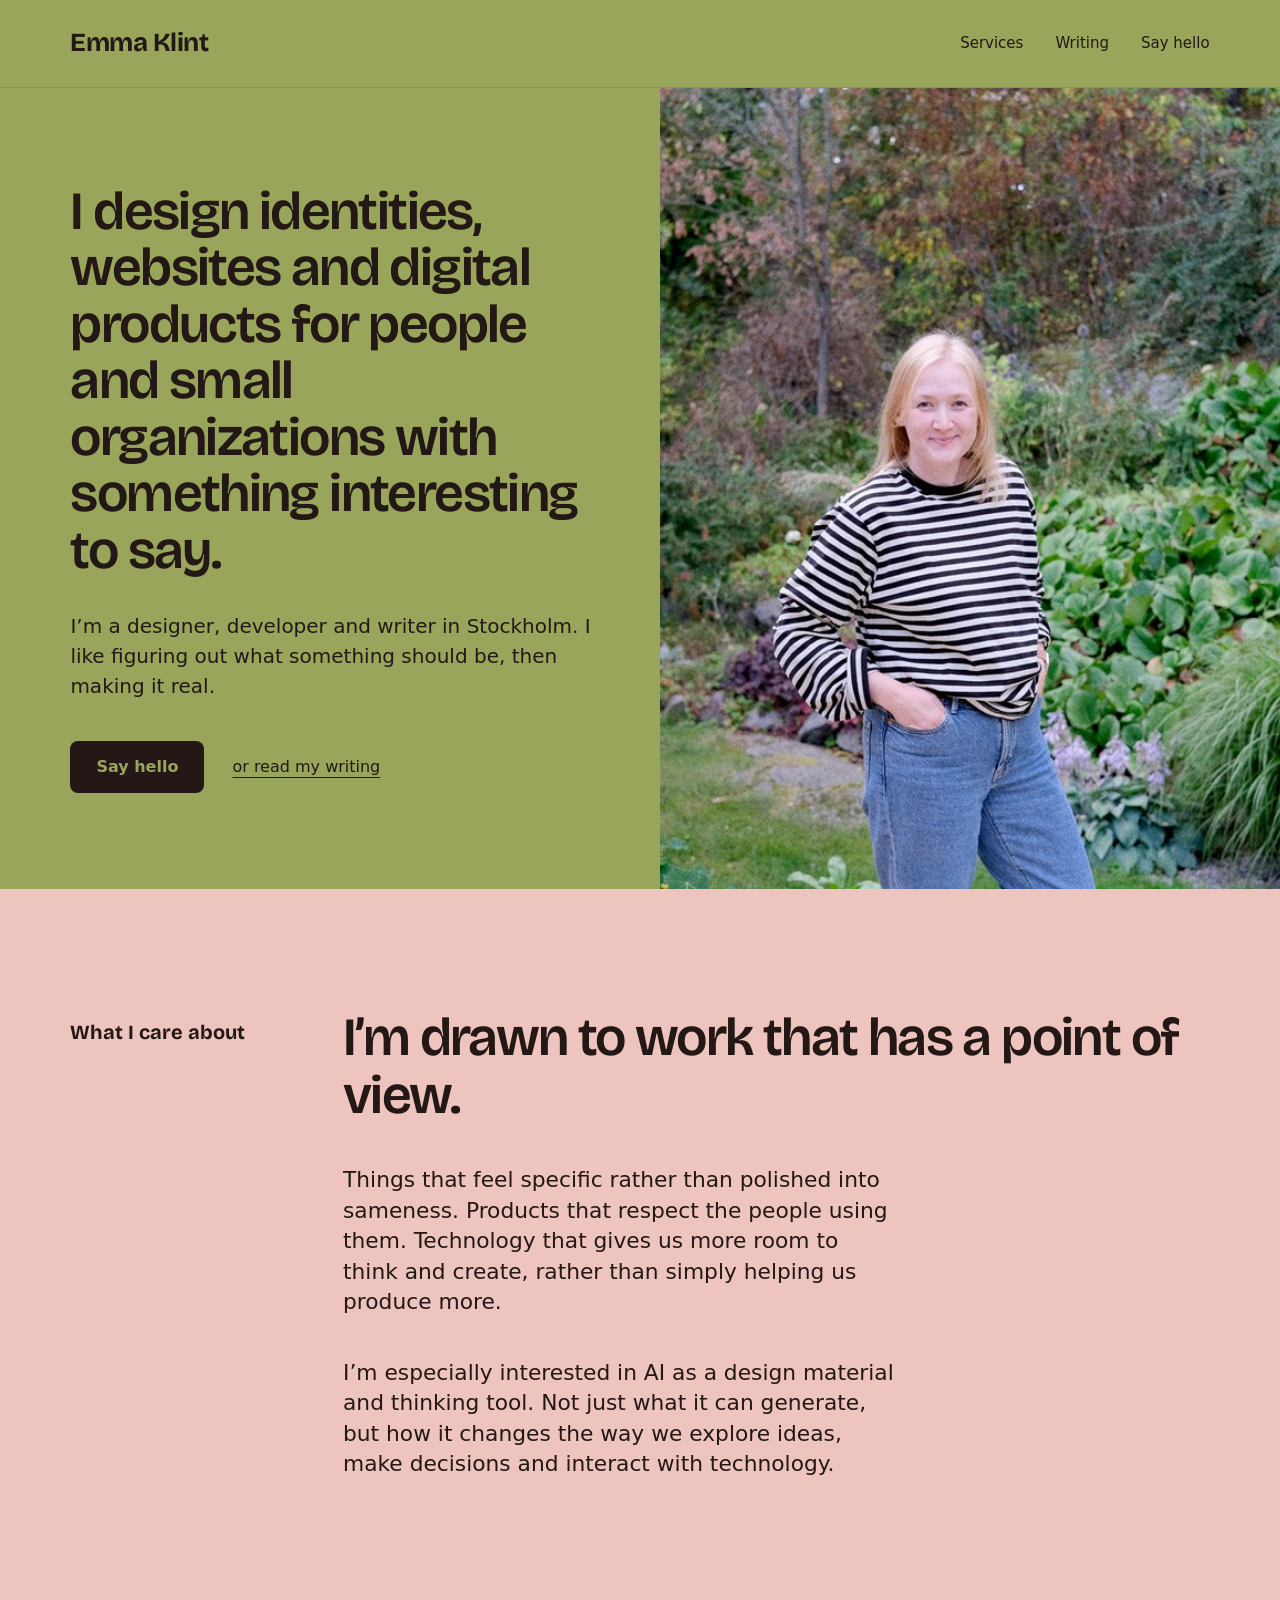
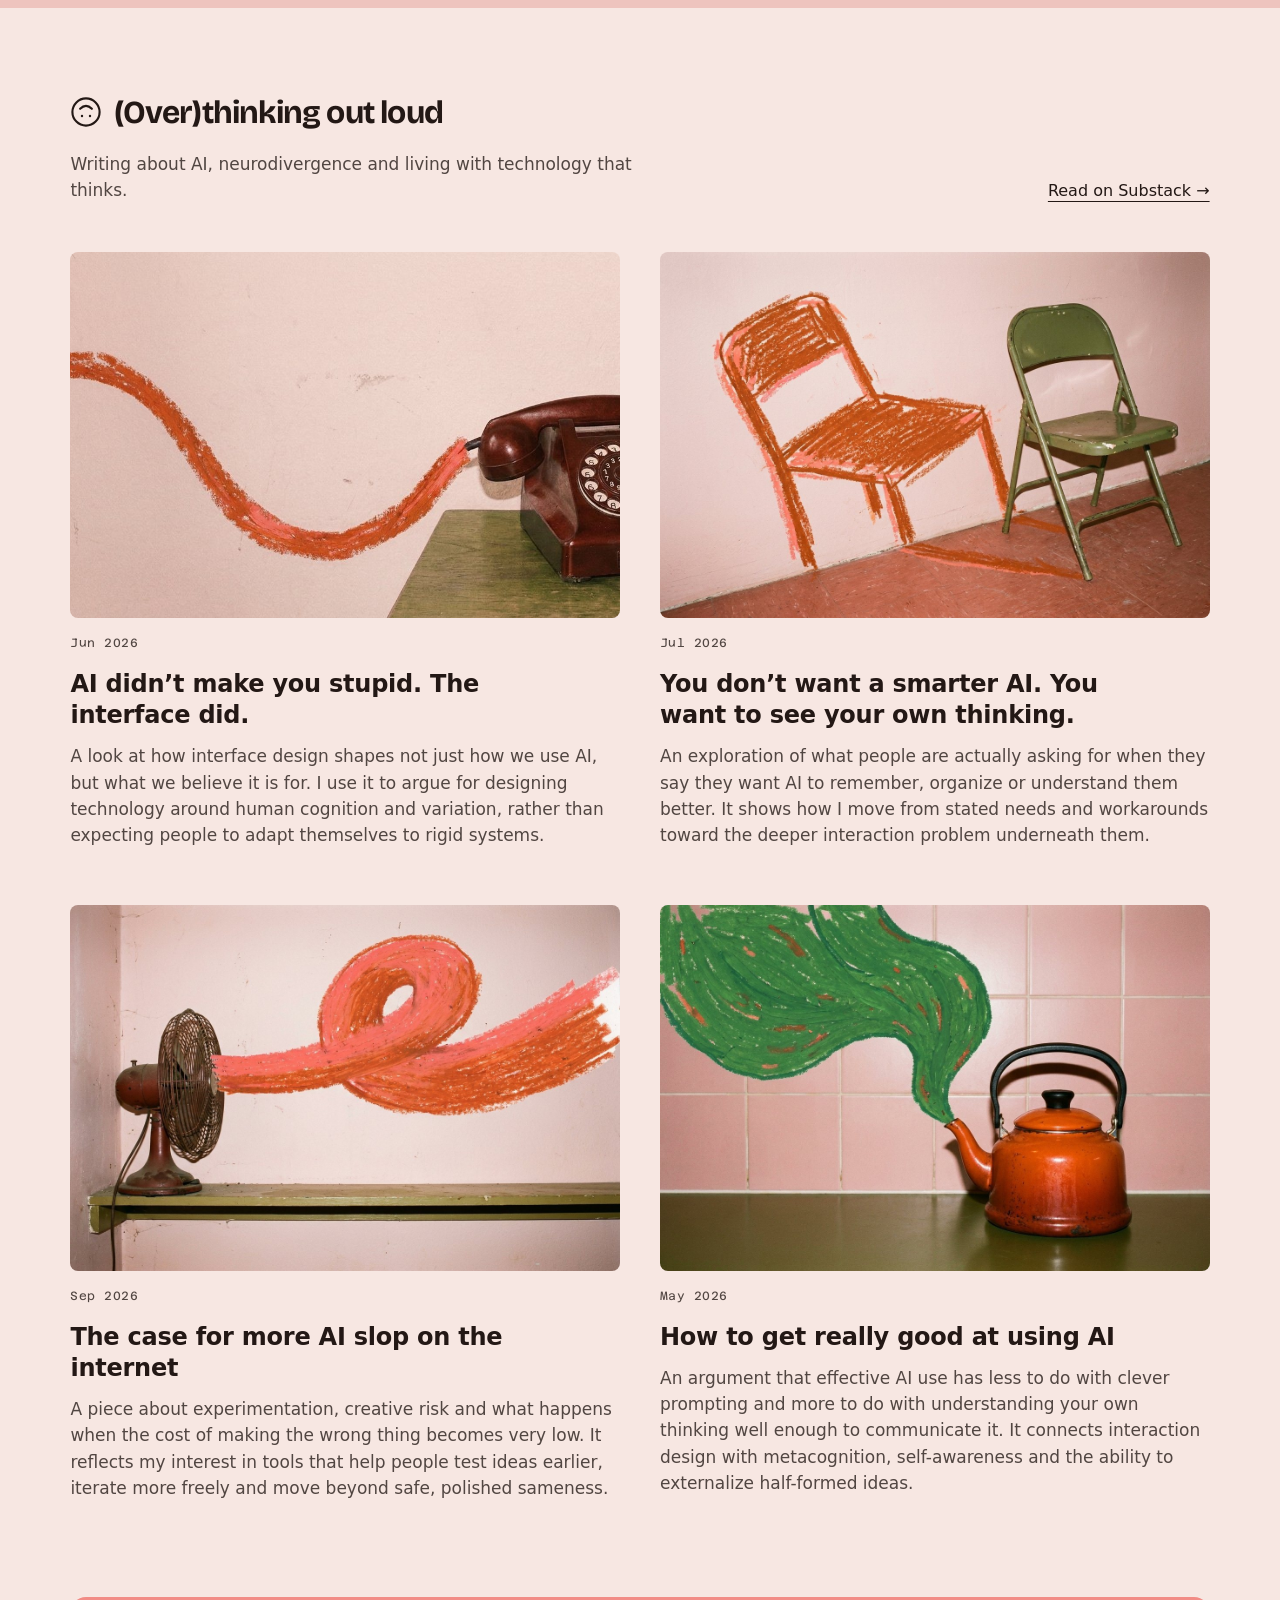
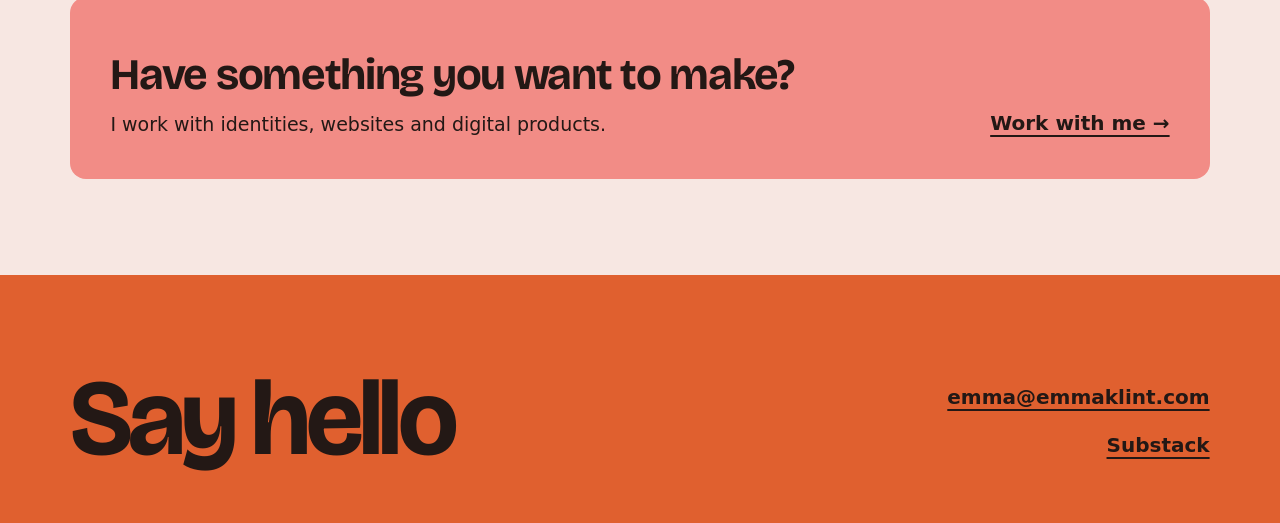
==== commit 4590bf07: "Hide Work until there are real projects Remove Work from the menu, comment out Selected work on the " ====
--- a/index.html
+++ b/index.html
@@ -55,7 +55,6 @@
 <header class="site-header">
   <a class="wordmark" href="/">Emma Klint</a>
   <nav aria-label="Main">
-    <a href="/work">Work</a>
     <a href="/services">Services</a>
     <a href="#writing">Writing</a>
     <a href="#hello" class="nav-hello">Say hello</a>
@@ -86,13 +85,13 @@
     </div>
   </section>
 
+  <!-- Selected work: hidden until there are 2–4 real projects. Fill in the cards, remove this comment wrapper, and add Work back to the menu on every page.
   <section class="work-list" aria-labelledby="work-title">
     <div class="section-head">
       <h2 id="work-title" class="publication">Selected work</h2>
       <a href="/work">See all work →</a>
     </div>
 
-    <!-- PLACEHOLDER: replace with 2–4 featured projects (same markup as on /work) -->
     <div class="posts">
       <article class="post">
         <div class="project-image project-image--crayon" aria-hidden="true"></div>
@@ -108,6 +107,7 @@
       </article>
     </div>
   </section>
+  -->
 
   <section class="writing" id="writing" aria-labelledby="writing-title">
     <div class="writing-head">
--- a/styles.css
+++ b/styles.css
@@ -168,7 +168,6 @@
 
 /* Teaser / call to action card */
 .teaser { padding: 0 var(--pad) 96px; }
-.about + .teaser { padding-top: 96px; }
 .teaser-card {
   display: flex; align-items: flex-end; justify-content: space-between; gap: 24px 40px; flex-wrap: wrap;
   padding: 56px 40px 40px; border-radius: 16px;
@@ -226,11 +225,9 @@
   .publication { font-size: 26px; }
   .posts { grid-template-columns: minmax(0, 1fr); gap: 40px; }
   .post-title { font-size: 21px; }
-  .site-header nav .nav-hello { display: none; }
   .page-intro { padding-block: 64px 56px; gap: 20px; }
   .page-intro p { font-size: 17px; }
   .teaser { padding-bottom: 72px; }
-  .about + .teaser { padding-top: 72px; }
   .teaser-card { padding: 48px 24px 28px; border-radius: 12px; }
   .teaser-card p { font-size: 17px; }
   .site-footer { padding-top: 72px; }
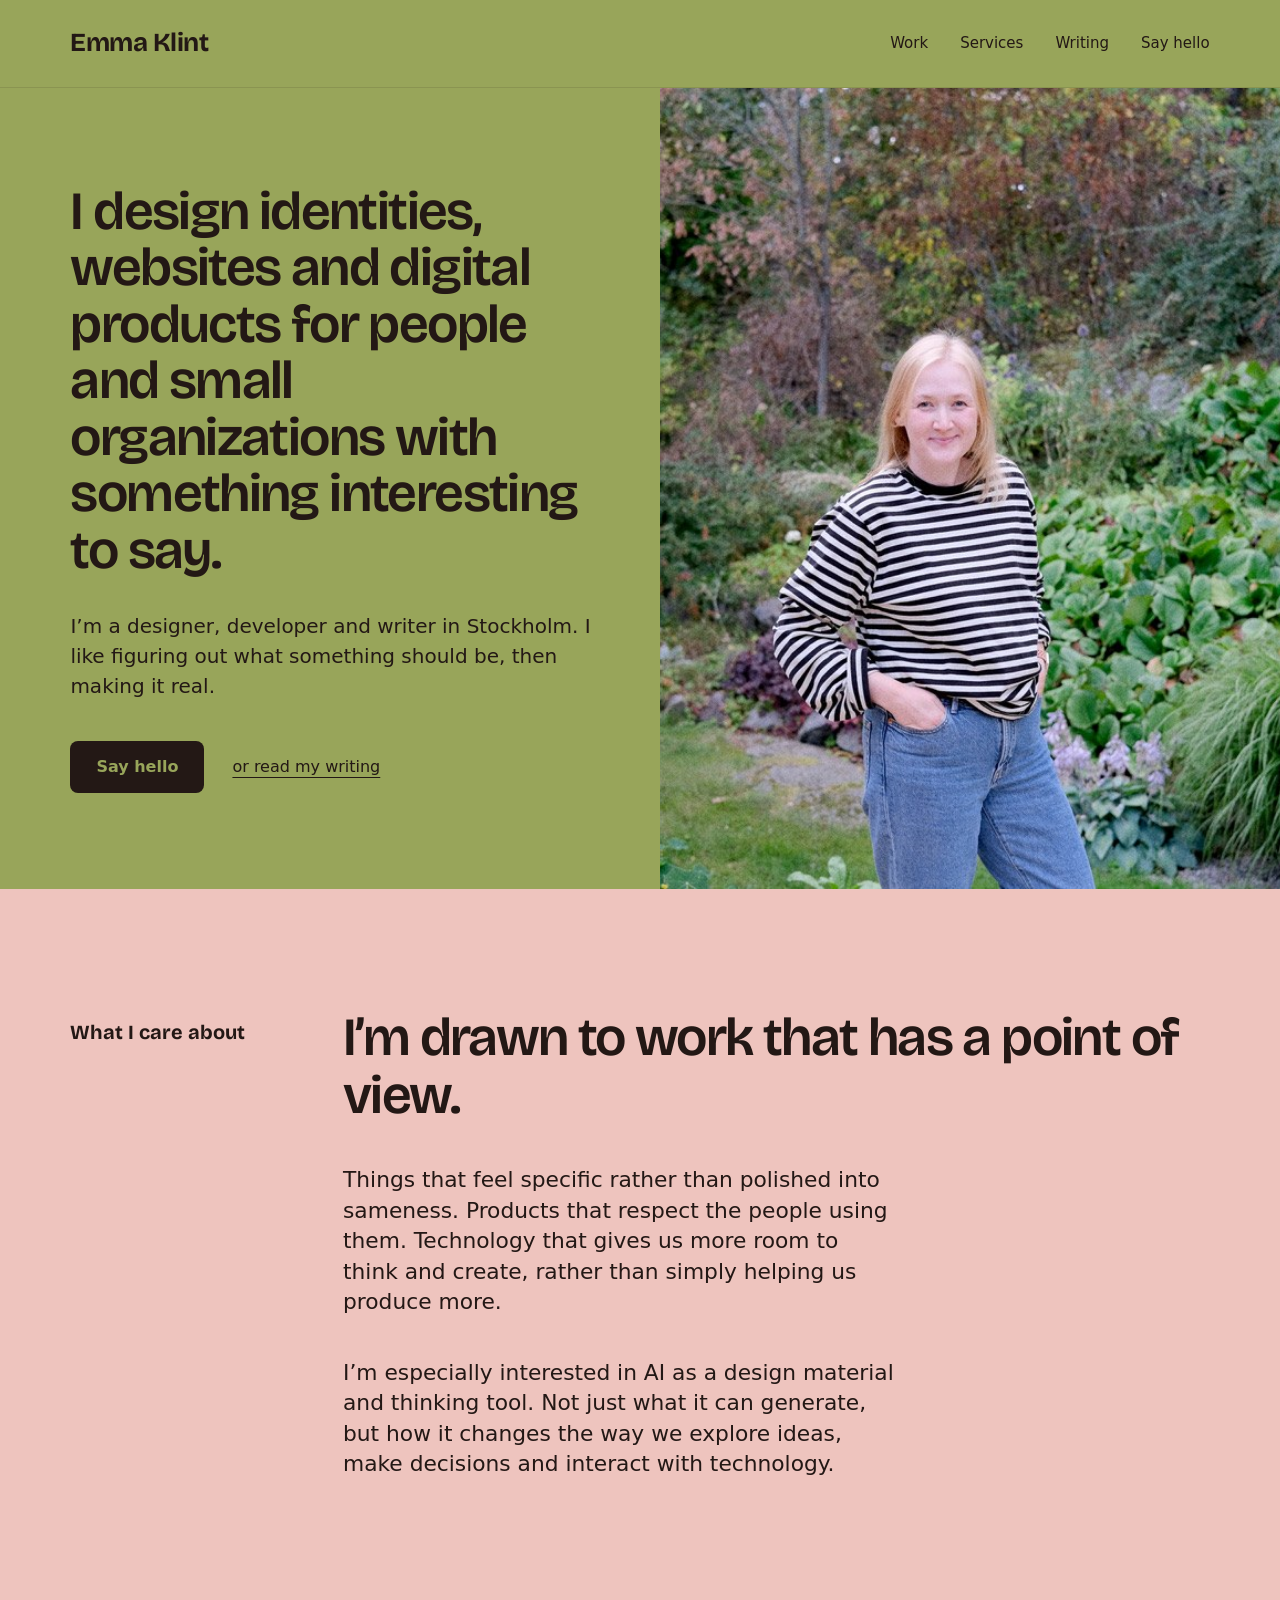
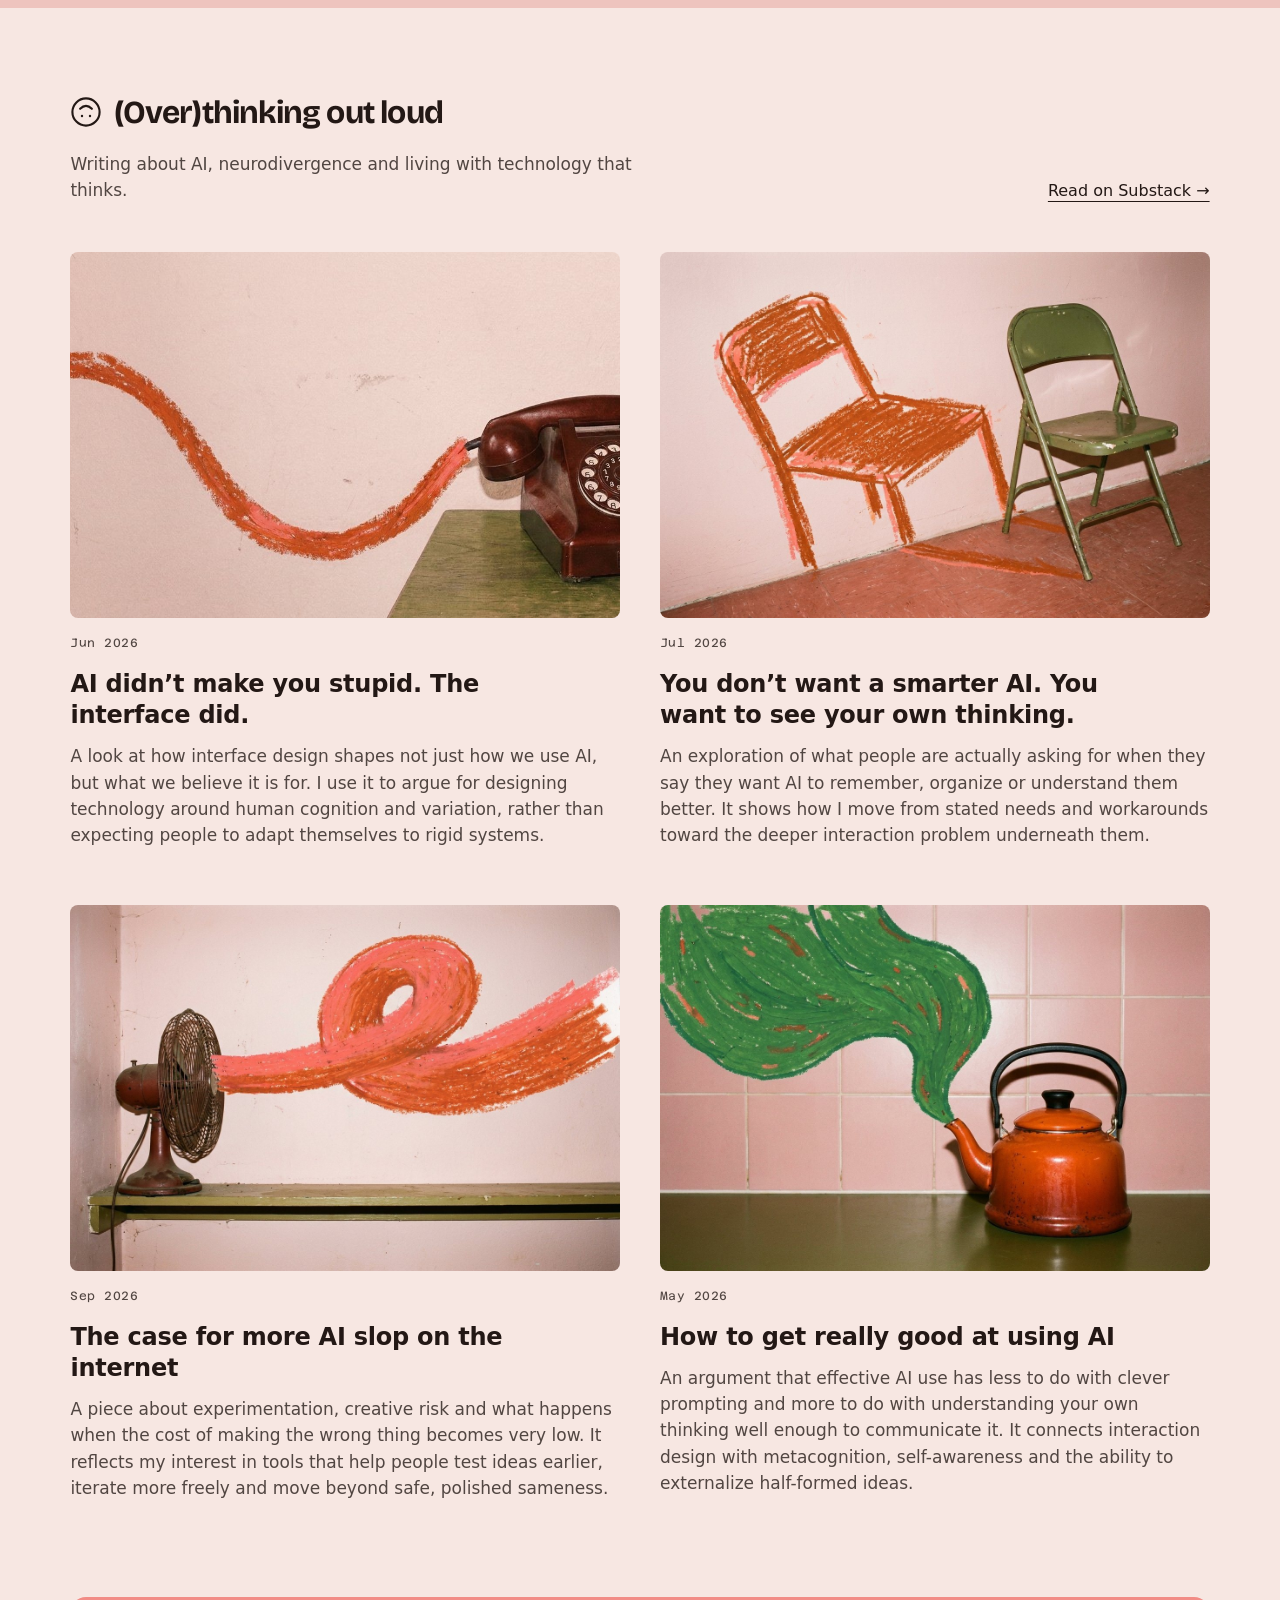
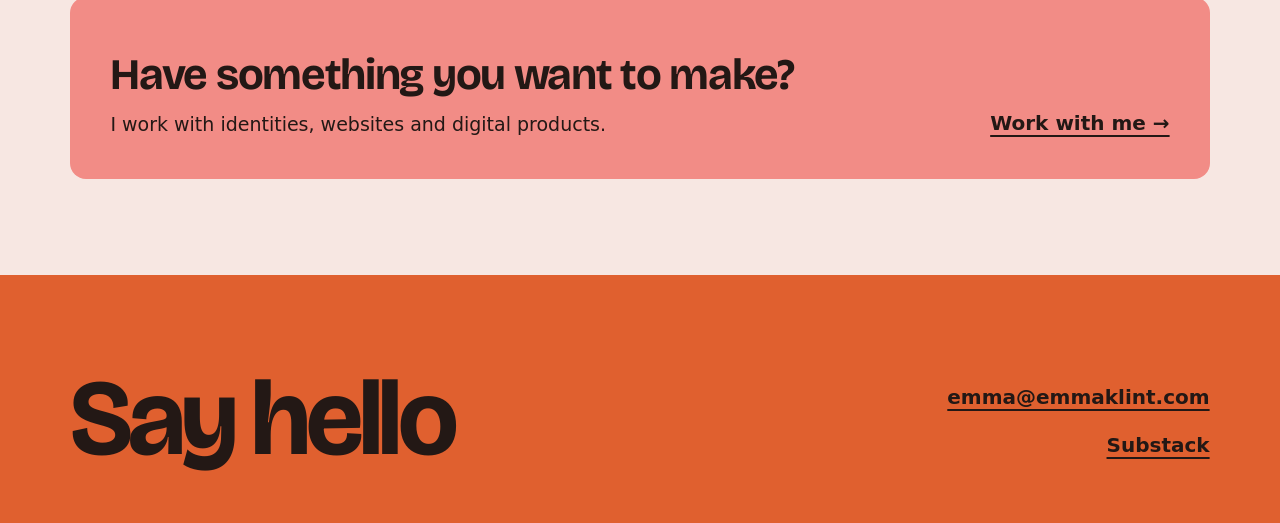
==== commit cc97ab1e: "Bring back Work in the menu as a coming-soon page Co-Authored-By: Claude Opus 5.5 <noreply@anthropic" ====
--- a/index.html
+++ b/index.html
@@ -55,6 +55,7 @@
 <header class="site-header">
   <a class="wordmark" href="/">Emma Klint</a>
   <nav aria-label="Main">
+    <a href="/work">Work</a>
     <a href="/services">Services</a>
     <a href="#writing">Writing</a>
     <a href="#hello" class="nav-hello">Say hello</a>
--- a/styles.css
+++ b/styles.css
@@ -165,6 +165,10 @@
   font-size: clamp(56px, 8.4vw, 120px); line-height: 0.9; letter-spacing: -0.04em;
 }
 .page-intro p { font-size: 20px; line-height: 1.5; max-width: 34em; }
+.page-fill { display: flex; flex-direction: column; min-height: 100svh; }
+.page-fill main { flex: 1; display: flex; flex-direction: column; }
+.page-fill .page-intro { flex: 1; justify-content: flex-end; min-height: 480px; }
+.page-intro .page-label { font-family: var(--mono); font-size: 13px; letter-spacing: 0.04em; text-transform: uppercase; }
 
 /* Teaser / call to action card */
 .teaser { padding: 0 var(--pad) 96px; }
@@ -225,6 +229,7 @@
   .publication { font-size: 26px; }
   .posts { grid-template-columns: minmax(0, 1fr); gap: 40px; }
   .post-title { font-size: 21px; }
+  .site-header nav .nav-hello { display: none; }
   .page-intro { padding-block: 64px 56px; gap: 20px; }
   .page-intro p { font-size: 17px; }
   .teaser { padding-bottom: 72px; }
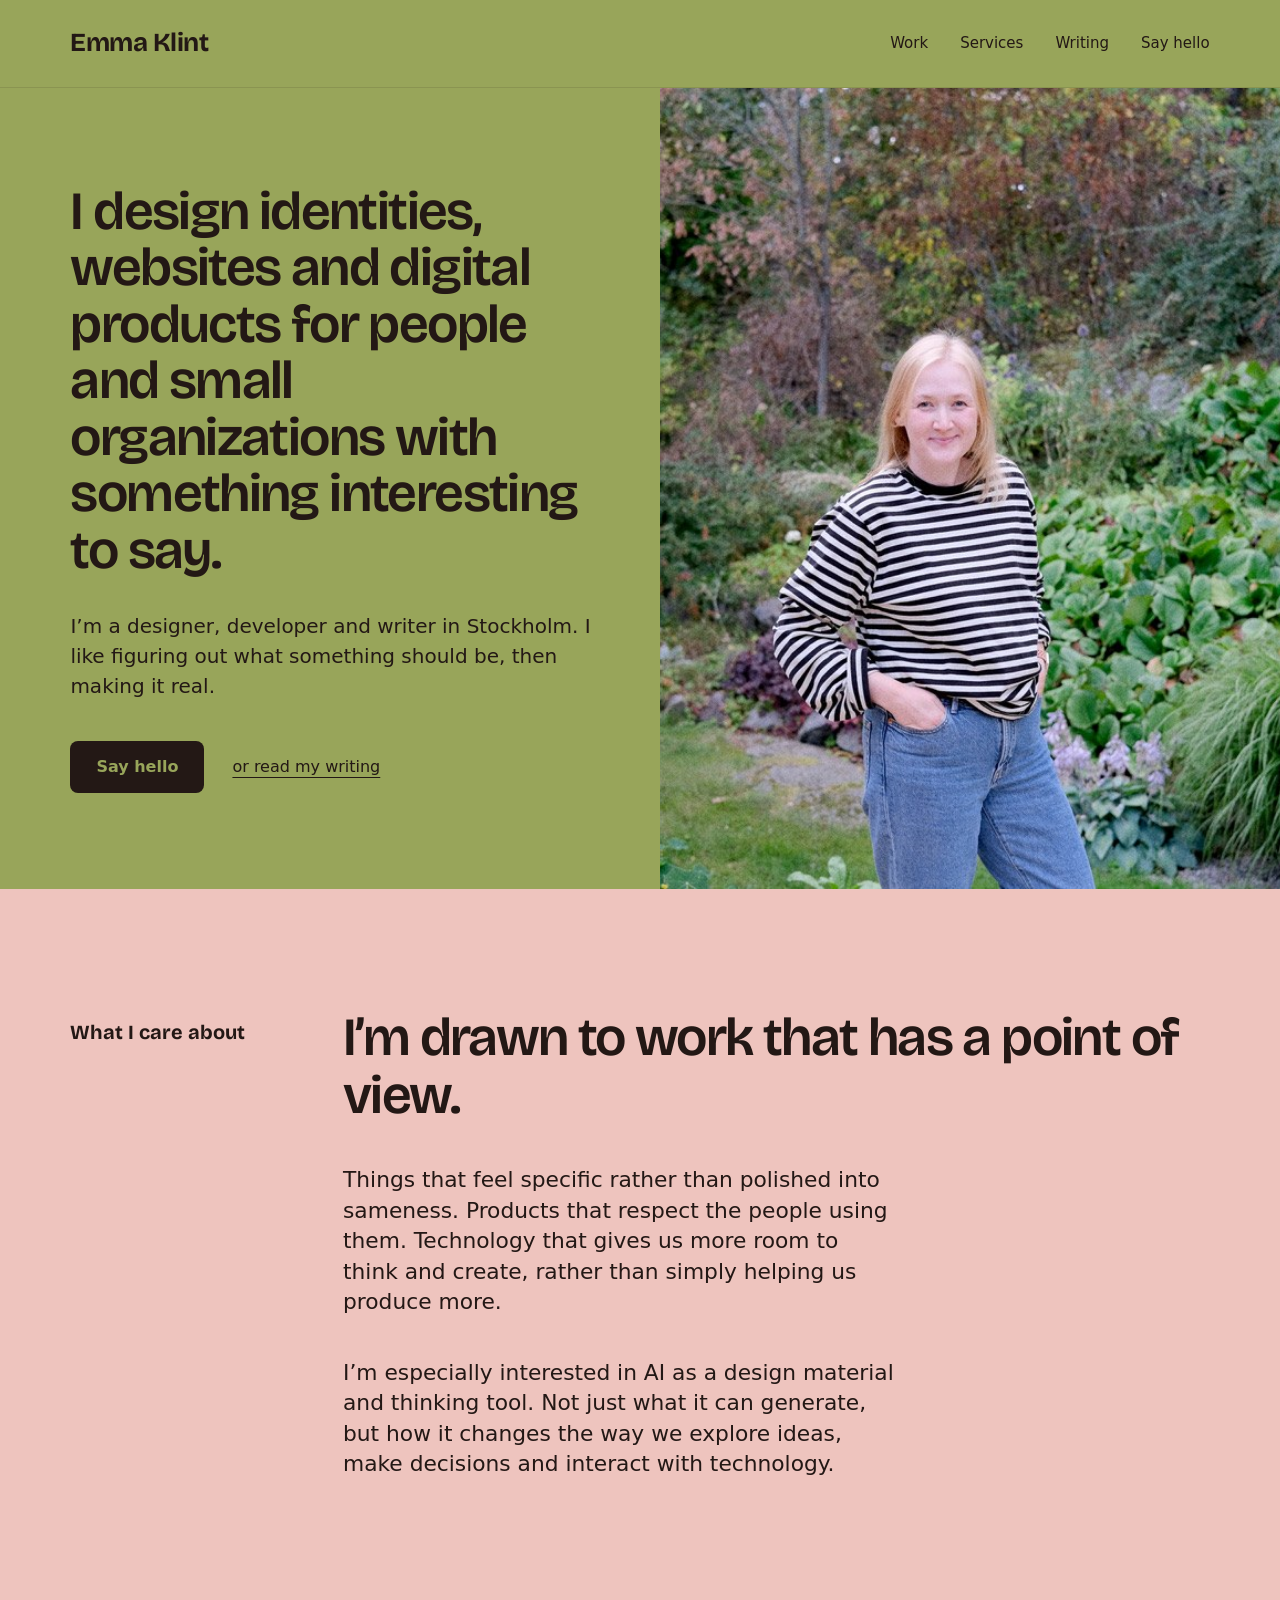
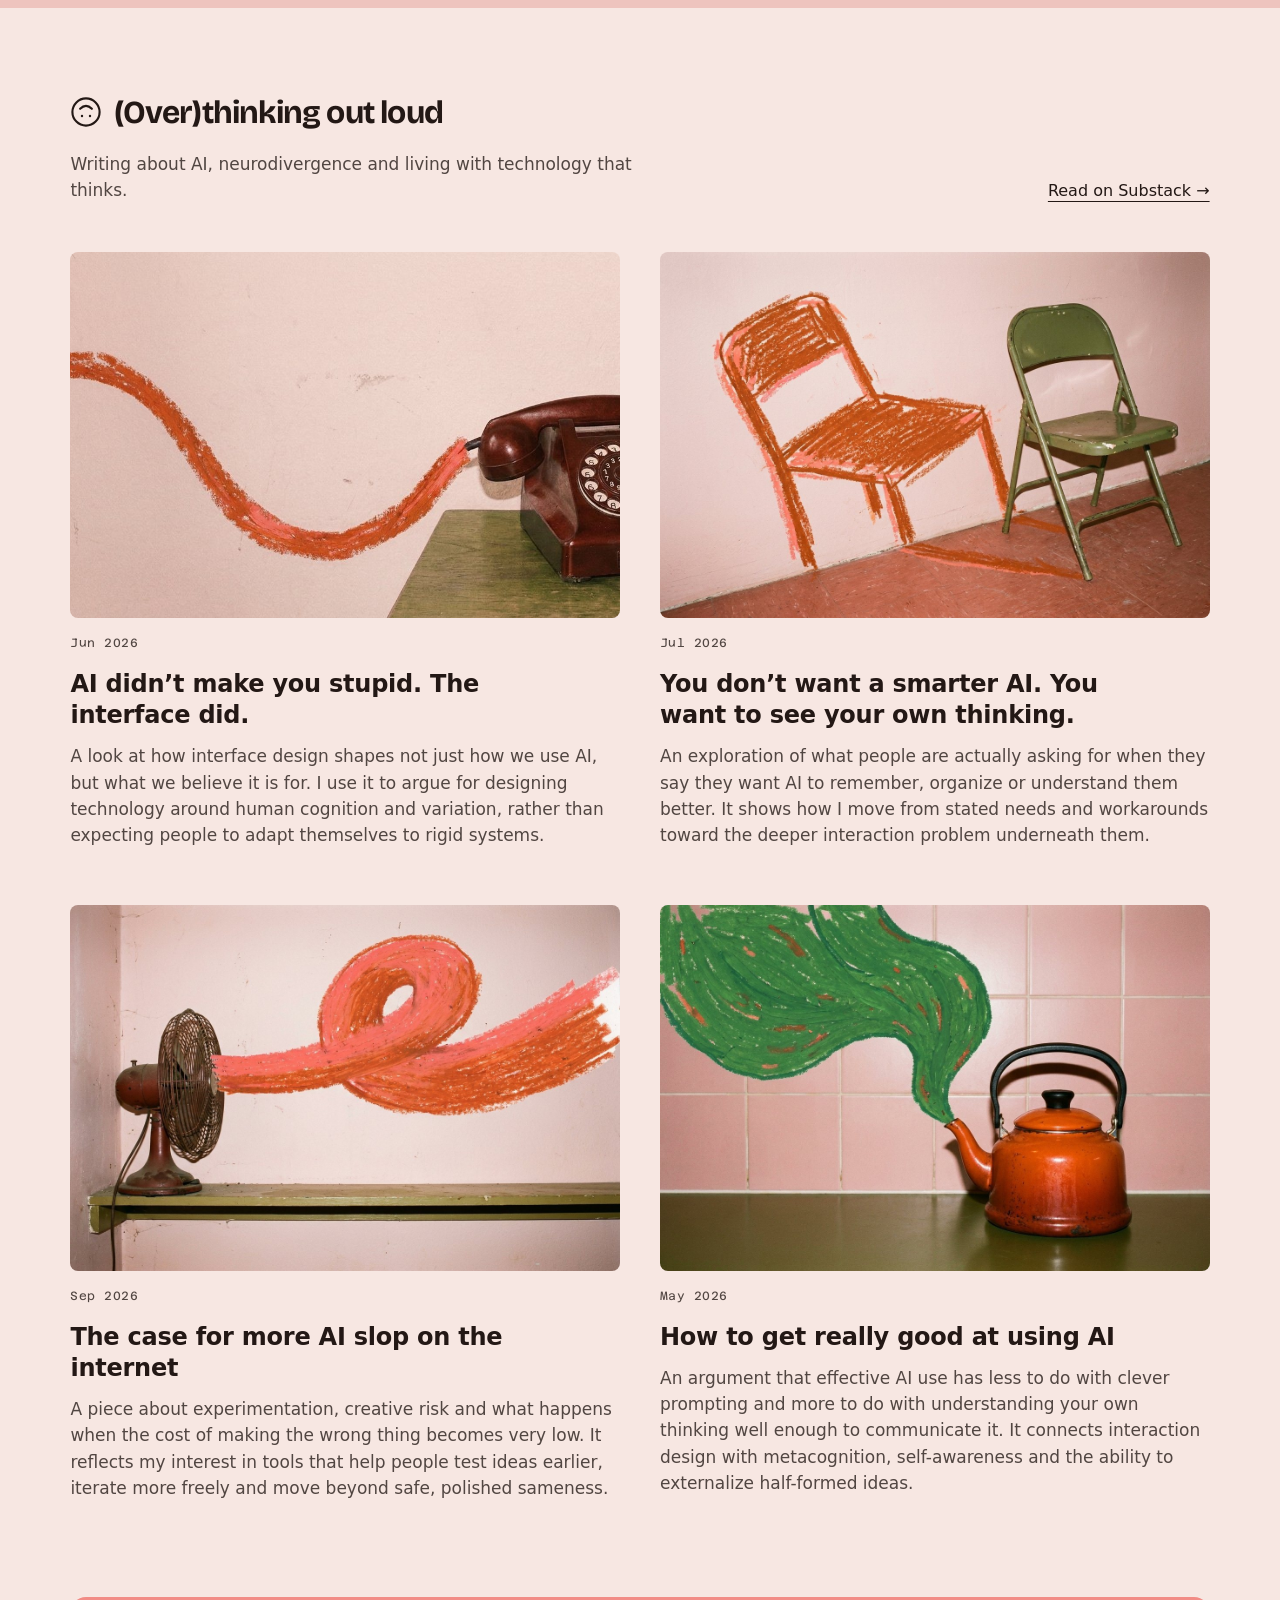
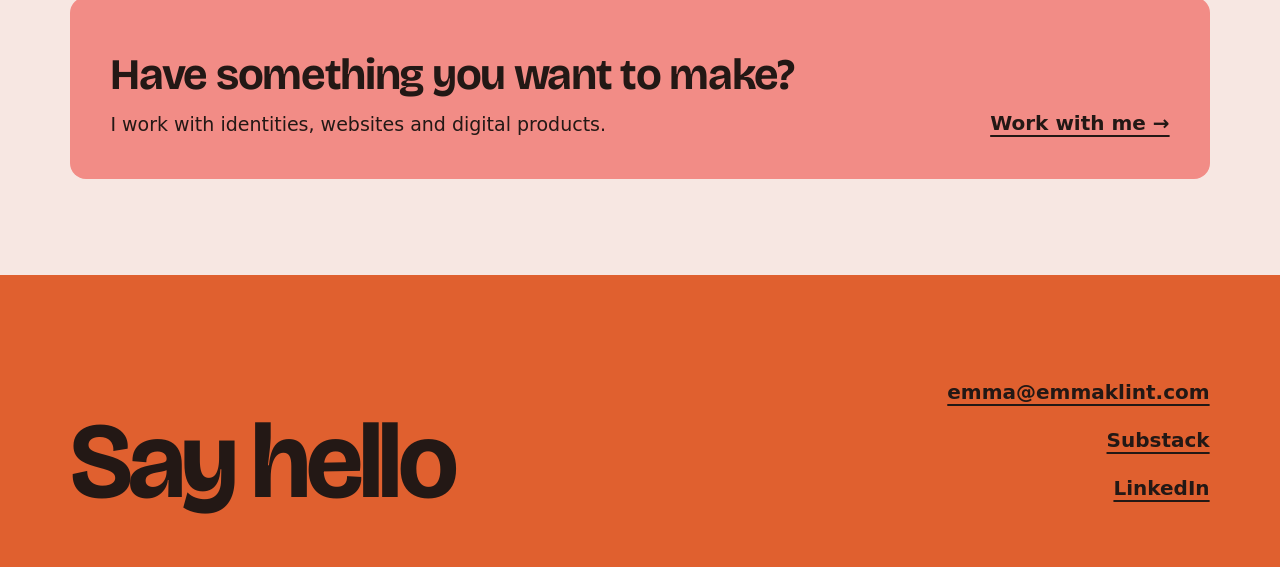
==== commit 5c64f0dd: "Serve Work at /portfolio and add LinkedIn to footer Co-Authored-By: Claude Opus 5.5 <noreply@anthrop" ====
--- a/index.html
+++ b/index.html
@@ -45,7 +45,7 @@
   "email": "mailto:emma@emmaklint.com",
   "jobTitle": "Designer",
   "address": { "@type": "PostalAddress", "addressLocality": "Stockholm", "addressCountry": "SE" },
-  "sameAs": ["https://emmaklint.substack.com"]
+  "sameAs": ["https://emmaklint.substack.com", "https://www.linkedin.com/in/emmaklint"]
 }
 </script>
 </head>
@@ -55,7 +55,7 @@
 <header class="site-header">
   <a class="wordmark" href="/">Emma Klint</a>
   <nav aria-label="Main">
-    <a href="/work">Work</a>
+    <a href="/portfolio">Work</a>
     <a href="/services">Services</a>
     <a href="#writing">Writing</a>
     <a href="#hello" class="nav-hello">Say hello</a>
@@ -90,7 +90,7 @@
   <section class="work-list" aria-labelledby="work-title">
     <div class="section-head">
       <h2 id="work-title" class="publication">Selected work</h2>
-      <a href="/work">See all work →</a>
+      <a href="/portfolio">See all work →</a>
     </div>
 
     <div class="posts">
@@ -166,6 +166,7 @@
   <div class="footer-links">
     <a href="mailto:emma@emmaklint.com">emma@emmaklint.com</a>
     <a href="https://emmaklint.substack.com">Substack</a>
+    <a href="https://www.linkedin.com/in/emmaklint">LinkedIn</a>
   </div>
 </footer>
 </body>
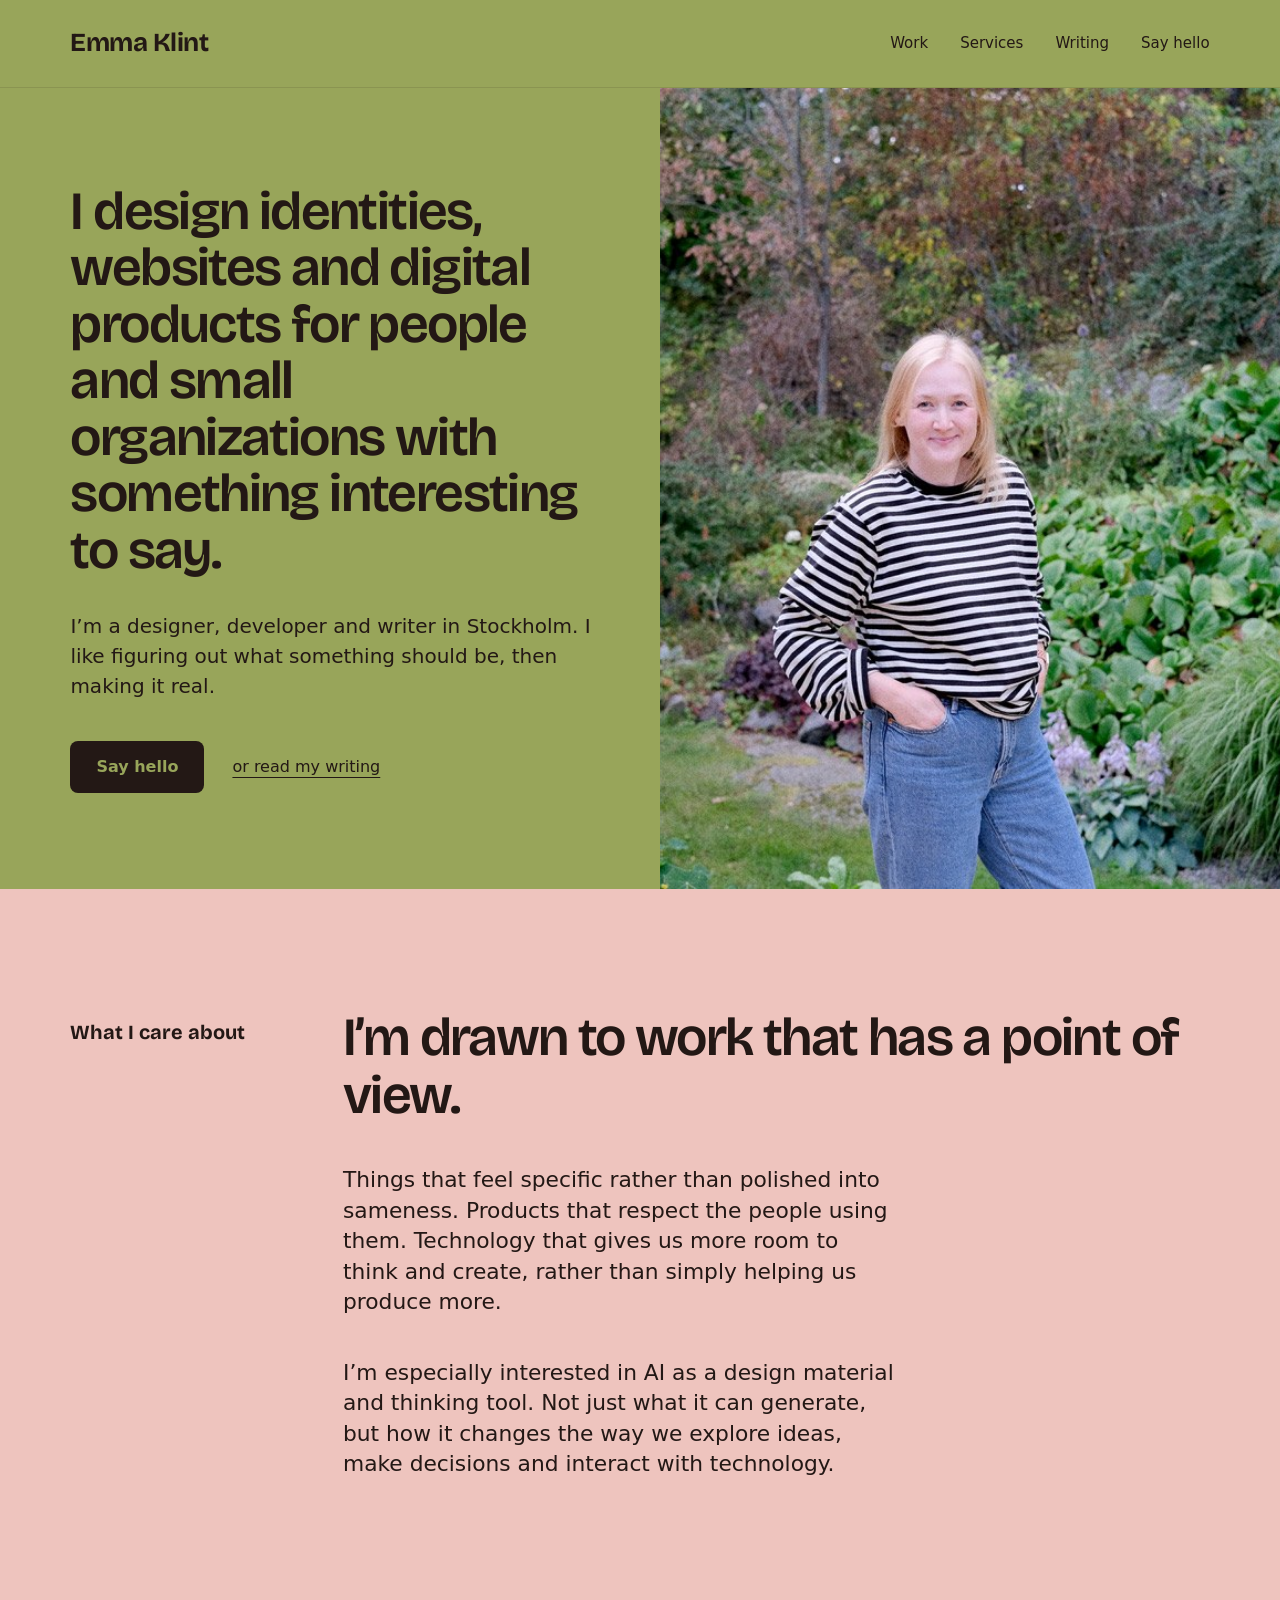
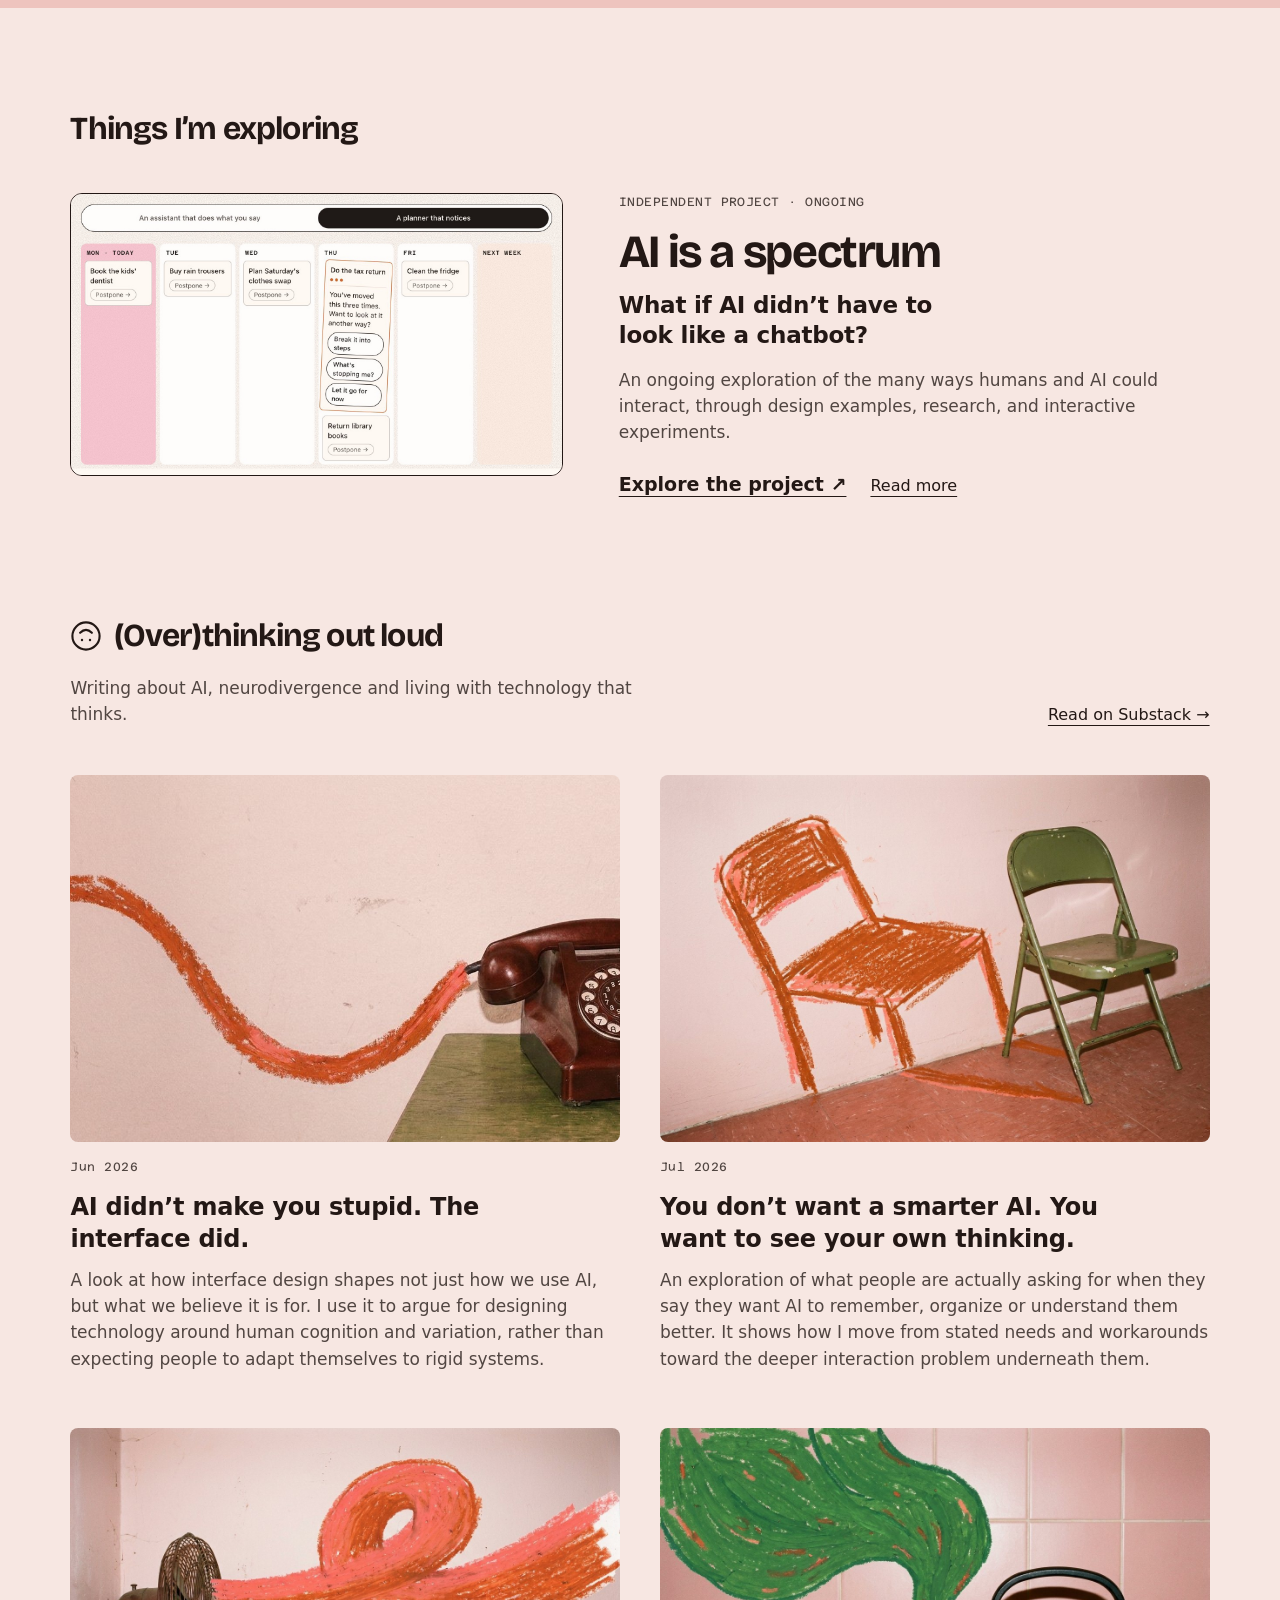
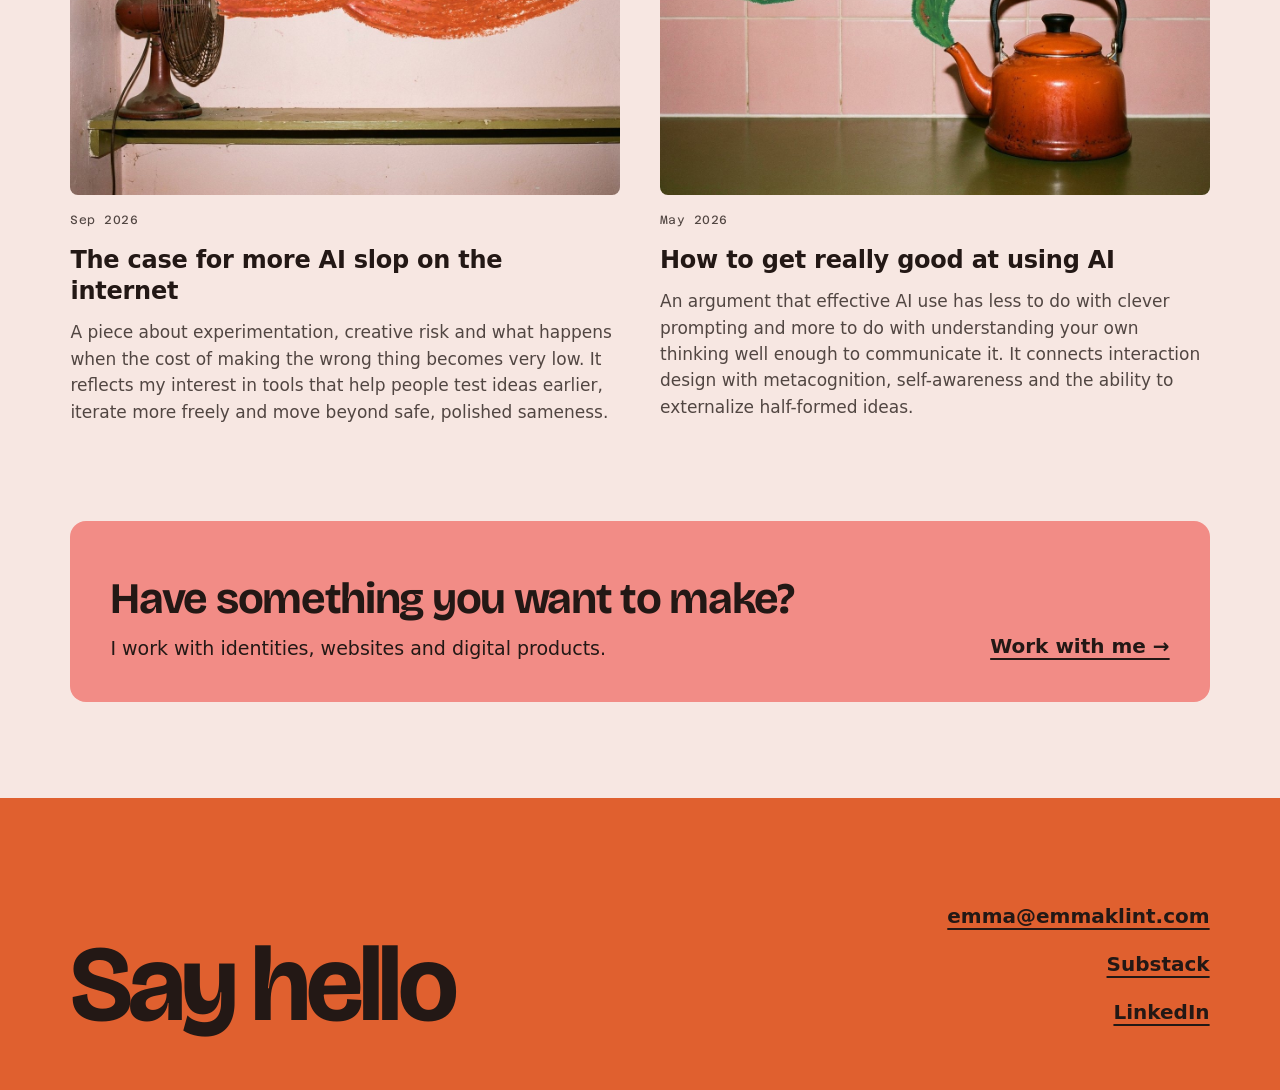
==== commit d8abe122: "Feature AI is a spectrum on home, Work and its own project page Adds a "Things I'm exploring" sectio" ====
--- a/index.html
+++ b/index.html
@@ -86,6 +86,29 @@
     </div>
   </section>
 
+  <section class="projects" id="exploring" aria-labelledby="exploring-title">
+    <h2 id="exploring-title" class="publication">Things I’m exploring</h2>
+
+    <!-- One .project per project. Newest first. -->
+    <div class="project-list">
+      <article class="project">
+        <a class="project-shot" href="/work/ai-is-a-spectrum" tabindex="-1" aria-hidden="true">
+          <img src="/images/ai-spectrum/planner.jpg" width="1500" height="860" loading="lazy" alt="">
+        </a>
+        <div class="project-text">
+          <p class="project-meta">Independent project · Ongoing</p>
+          <h3 class="project-title"><a href="/work/ai-is-a-spectrum">AI is a spectrum</a></h3>
+          <p class="project-question">What if AI didn’t have to look like a chatbot?</p>
+          <p class="project-desc">An ongoing exploration of the many ways humans and AI could interact, through design examples, research, and interactive experiments.</p>
+          <div class="project-links">
+            <a href="https://aiisaspectrum.com">Explore the project ↗</a>
+            <a href="/work/ai-is-a-spectrum">Read more</a>
+          </div>
+        </div>
+      </article>
+    </div>
+  </section>
+
   <!-- Selected work: hidden until there are 2–4 real projects. Fill in the cards, remove this comment wrapper, and add Work back to the menu on every page.
   <section class="work-list" aria-labelledby="work-title">
     <div class="section-head">
--- a/styles.css
+++ b/styles.css
@@ -36,7 +36,7 @@
 a { color: var(--ink); text-underline-offset: 5px; }
 a:hover { text-decoration-thickness: 2px; }
 :focus-visible { outline: 3px solid var(--ink); outline-offset: 3px; border-radius: 4px; }
-h1, h2, p { margin: 0; }
+h1, h2, h3, p { margin: 0; }
 
 .skip {
   position: absolute; left: 12px; top: -60px;
@@ -77,7 +77,7 @@
   font-size: clamp(34px, 4.2vw, 60px); line-height: 1.05; letter-spacing: -0.03em;
   max-width: 22ch;
 }
-.hero-sub { font-size: 20px; line-height: 1.5; }
+.hero-sub { font-size: 20px; line-height: 1.5; max-width: 34em; }
 .hero-actions { display: flex; flex-wrap: wrap; align-items: center; gap: 16px 28px; margin-top: 8px; font-size: 16px; }
 .button {
   display: inline-flex; align-items: center; min-height: 52px; padding: 0 26px;
@@ -108,6 +108,24 @@
 .service--crayon { background: var(--crayon); }
 .service--pink { background: var(--crayon-pink); }
 .service--moss { background: var(--moss); color: var(--blush); }
+.service--moss a:not(.button) { color: inherit; }
+
+/* Offers (Services page): wide service cards with more detail */
+.offers { display: grid; grid-template-columns: repeat(3, minmax(0, 1fr)); gap: 24px; padding: 96px var(--pad); }
+.offers .section-head { grid-column: 1 / -1; margin-bottom: 24px; }
+.service.offer { justify-content: flex-start; gap: 32px; min-height: 0; padding: 40px 32px; }
+.offer-head { display: flex; flex-direction: column; gap: 12px; }
+.service .offer-label { font-family: var(--mono); font-size: 12px; letter-spacing: 0.04em; text-transform: uppercase; line-height: 1.6; }
+.offer h3 {
+  font-family: var(--display); font-weight: 700;
+  font-size: clamp(28px, 2.3vw, 34px); letter-spacing: -0.025em; line-height: 1.1;
+}
+.service .offer-pain { font-size: 17px; line-height: 1.5; font-weight: 400; }
+.offer-body { flex: 1; display: flex; flex-direction: column; align-items: flex-start; gap: 32px; }
+.offer-link { margin-top: auto; }
+.offer-text { display: flex; flex-direction: column; gap: 14px; }
+.offer-link { font-size: 19px; font-weight: 700; }
+.service .offer-text p { font-size: 17px; line-height: 1.5; font-weight: 400; max-width: 38em; }
 
 /* About */
 .about {
@@ -123,6 +141,8 @@
   max-width: 26ch;
 }
 .about-facts { margin-top: 12px; font-size: clamp(19px, 1.7vw, 24px); line-height: 1.4; font-weight: 500; max-width: 40ch; }
+.expertise { display: flex; flex-direction: column; gap: 14px; margin-top: 16px; }
+.expertise h3 { font-family: var(--display); font-weight: 700; font-size: 18px; }
 .tags { display: flex; flex-wrap: wrap; gap: 10px; margin: 0; padding: 0; list-style: none; }
 .tags li {
   display: inline-flex; align-items: center; min-height: 40px; padding: 0 18px;
@@ -154,6 +174,79 @@
 .post-desc { margin-top: -4px; color: var(--ink-soft); max-width: 38em; }
 a.post:hover .post-title { text-decoration: underline; text-decoration-thickness: 2px; }
 
+/* Projects (home "Things I'm exploring" + Work page): one row per project, ruled like an index */
+.projects { display: flex; flex-direction: column; gap: 40px; padding: 96px var(--pad) 32px; }
+.project {
+  display: grid; grid-template-columns: minmax(0, 5fr) minmax(0, 6fr); gap: 32px 56px; align-items: start;
+}
+.project + .project { margin-top: 72px; padding-top: 32px; border-top: 2px solid var(--ink); }
+.project-shot { display: block; overflow: hidden; border: 1.5px solid var(--ink); border-radius: 12px; }
+.project-shot img { width: 100%; transition: transform 0.5s ease; }
+.project-shot:hover img { transform: scale(1.02); }
+@media (prefers-reduced-motion: reduce) { .project-shot img { transition: none; } }
+.project-text { display: flex; flex-direction: column; align-items: flex-start; gap: 16px; }
+.project-meta { font-family: var(--mono); font-size: 12px; letter-spacing: 0.04em; text-transform: uppercase; color: var(--ink-soft); }
+.project-title {
+  font-family: var(--display); font-weight: 700;
+  font-size: clamp(34px, 3.6vw, 52px); letter-spacing: -0.03em; line-height: 1.02;
+}
+.project-title a { text-decoration: none; }
+.project-title a:hover { text-decoration: underline; text-decoration-thickness: 3px; }
+.project-question { font-size: clamp(20px, 1.8vw, 24px); font-weight: 600; line-height: 1.3; letter-spacing: -0.01em; max-width: 22ch; }
+.project-desc { color: var(--ink-soft); max-width: 34em; }
+.project-links { display: flex; flex-wrap: wrap; align-items: baseline; gap: 8px 24px; margin-top: 8px; font-size: 16px; }
+.project-links a:first-child { font-size: 19px; font-weight: 700; }
+.projects--page { padding-bottom: 96px; }
+
+/* Project page */
+.page-intro .crumb { font-size: 16px; }
+.page-intro .case-question {
+  font-family: var(--display); font-weight: 600;
+  font-size: clamp(26px, 3vw, 42px); line-height: 1.1; letter-spacing: -0.025em; max-width: 22ch;
+}
+.page-intro.case-intro { padding-bottom: 72px; }
+.shot img { width: 100%; border: 1.5px solid var(--ink); border-radius: 16px; }
+.case-section {
+  display: grid; grid-template-columns: minmax(0, 1fr) minmax(0, 4fr); gap: 56px;
+  padding: 104px var(--pad);
+}
+.case-section h2 { font-family: var(--display); font-weight: 700; font-size: 20px; padding-top: 6px; }
+.case-section--wall { background: var(--wall); }
+.case-body { display: flex; flex-direction: column; gap: 22px; }
+.case-body p { font-size: clamp(18px, 1.45vw, 21px); line-height: 1.5; max-width: 36em; }
+.case-body .case-lead { font-size: clamp(22px, 2.1vw, 30px); line-height: 1.3; font-weight: 600; letter-spacing: -0.015em; max-width: 28ch; }
+.case-body .about-belief { max-width: 22ch; }
+
+/* Spectrum strip: pairs from "The idea" */
+.spectrum { display: flex; flex-direction: column; gap: 18px; margin: 20px 0 8px; max-width: 760px; }
+.spectrum-row { display: grid; grid-template-columns: 13ch minmax(40px, 1fr) 13ch; align-items: center; gap: 16px; font-weight: 600; }
+.spectrum-row span:last-child { text-align: right; }
+.spectrum-line { height: 10px; border-radius: 999px; background: linear-gradient(90deg, var(--crayon-pink), var(--crayon)); }
+
+/* What exists: screenshots of the project */
+.case-gallery { display: flex; flex-direction: column; gap: 72px; padding: 0 var(--pad) 104px; }
+.case-part { display: flex; flex-direction: column; gap: 28px; }
+.case-part-head {
+  display: grid; grid-template-columns: minmax(0, 1fr) minmax(0, 4fr); gap: 16px 56px; align-items: baseline;
+  padding-top: 28px; border-top: 2px solid var(--ink);
+}
+.case-part-head h3 { font-family: var(--display); font-weight: 700; font-size: clamp(30px, 3vw, 42px); letter-spacing: -0.03em; line-height: 1; }
+.case-part-head div { display: flex; flex-direction: column; gap: 14px; }
+.case-part-head p { font-size: 19px; line-height: 1.5; max-width: 38em; }
+.case-part-head a { font-weight: 700; }
+/* Pair columns sized so the poster (3:2) and step-in (2.08:1) shots come out the same height */
+.shots { display: grid; grid-template-columns: minmax(0, 0.72fr) minmax(0, 1fr); gap: 40px 32px; margin: 0; }
+.shot { display: flex; flex-direction: column; gap: 14px; margin: 0; }
+.shot--wide { grid-column: 1 / -1; }
+.shot figcaption { color: var(--ink-soft); max-width: 40em; }
+.shot figcaption strong { color: var(--ink); font-weight: 600; }
+.case-note {
+  display: flex; flex-direction: column; gap: 10px; max-width: 46em;
+  padding: 24px 28px; border: 1.5px dashed var(--ink); border-radius: 12px;
+}
+.case-note .page-label { font-family: var(--mono); font-size: 12px; letter-spacing: 0.04em; text-transform: uppercase; }
+.case-section--wall + .teaser { padding-top: 96px; }
+
 /* Page intro (Work, Services) */
 .page-intro {
   display: flex; flex-direction: column; gap: 24px;
@@ -165,19 +258,22 @@
   font-size: clamp(56px, 8.4vw, 120px); line-height: 0.9; letter-spacing: -0.04em;
 }
 .page-intro p { font-size: 20px; line-height: 1.5; max-width: 34em; }
+.page-intro--statement h1 { font-size: clamp(40px, 6.4vw, 96px); line-height: 0.95; }
 .page-fill { display: flex; flex-direction: column; min-height: 100svh; }
 .page-fill main { flex: 1; display: flex; flex-direction: column; }
 .page-fill .page-intro { flex: 1; justify-content: flex-end; min-height: 480px; }
-.page-intro .page-label { font-family: var(--mono); font-size: 13px; letter-spacing: 0.04em; text-transform: uppercase; }
+.page-intro .page-label { font-family: var(--mono); font-size: 13px; letter-spacing: 0.04em; text-transform: uppercase; max-width: none; }
 
 /* Teaser / call to action card */
 .teaser { padding: 0 var(--pad) 96px; }
+.about + .teaser { padding-top: 96px; }
 .teaser-card {
   display: flex; align-items: flex-end; justify-content: space-between; gap: 24px 40px; flex-wrap: wrap;
   padding: 56px 40px 40px; border-radius: 16px;
   background: var(--crayon-pink);
 }
-.teaser-card > div { display: flex; flex-direction: column; gap: 12px; }
+.teaser-card > div:not(.hero-actions) { display: flex; flex-direction: column; gap: 12px; }
+.teaser-card > .hero-actions { margin-top: 0; }
 .teaser-card h2 {
   font-family: var(--display); font-weight: 700;
   font-size: clamp(32px, 3.4vw, 48px); letter-spacing: -0.03em; line-height: 1.05;
@@ -198,6 +294,11 @@
 }
 .footer-links { display: flex; flex-direction: column; align-items: flex-end; gap: 4px; font-size: 20px; font-weight: 700; }
 .footer-links a { display: inline-flex; align-items: center; min-height: 44px; }
+
+/* Offers stack before they get cramped */
+@media (max-width: 1200px) {
+  .offers { grid-template-columns: minmax(0, 720px); }
+}
 
 /* Tablet */
 @media (max-width: 1080px) {
@@ -206,6 +307,8 @@
   .services { grid-template-columns: minmax(0, 1fr); }
   .service { min-height: 0; padding-top: 96px; }
   .about { grid-template-columns: minmax(0, 1fr); gap: 20px; }
+  .project { grid-template-columns: minmax(0, 1fr); }
+  .case-section, .case-part-head { grid-template-columns: minmax(0, 1fr); gap: 20px; }
 }
 
 /* Phone */
@@ -224,17 +327,50 @@
   .services { padding-block: 56px; gap: 16px; }
   .service { padding: 64px 24px 28px; border-radius: 12px; }
   .service p { font-size: 17px; }
+  .offers { padding-block: 56px; gap: 16px; }
+  .offers .section-head { margin-bottom: 8px; }
+  .service.offer { gap: 28px; padding: 40px 24px 28px; }
+  .offer-link { font-size: 18px; }
   .about { padding-block: 72px 80px; }
   .writing, .work-list { padding-block: 64px 72px; gap: 36px; }
   .publication { font-size: 26px; }
   .posts { grid-template-columns: minmax(0, 1fr); gap: 40px; }
   .post-title { font-size: 21px; }
+  .projects { padding-block: 64px 24px; gap: 28px; }
+  .projects--page { padding-bottom: 72px; }
+  .project { gap: 24px; }
+  .project + .project { margin-top: 48px; padding-top: 24px; }
+  .project-shot { border-radius: 10px; }
+  .page-intro.case-intro { padding-bottom: 48px; }
+  .shot img { border-radius: 10px; }
+  .case-section { padding-block: 64px; }
+  .case-gallery { gap: 56px; padding-bottom: 72px; }
+  .case-part-head { padding-top: 20px; }
+  .case-part-head p { font-size: 17px; }
+  .shots { grid-template-columns: minmax(0, 1fr); gap: 32px; }
+  .shot figcaption { font-size: 15px; }
+  .spectrum-row { grid-template-columns: minmax(0, 1fr) minmax(0, 1fr); gap: 8px; font-size: 15px; }
+  .spectrum-line { grid-column: 1 / -1; grid-row: 2; }
+  .case-note { padding: 20px; }
   .site-header nav .nav-hello { display: none; }
   .page-intro { padding-block: 64px 56px; gap: 20px; }
   .page-intro p { font-size: 17px; }
   .teaser { padding-bottom: 72px; }
+  .about + .teaser, .case-section--wall + .teaser { padding-top: 72px; }
   .teaser-card { padding: 48px 24px 28px; border-radius: 12px; }
   .teaser-card p { font-size: 17px; }
   .site-footer { padding-top: 72px; }
   .footer-links { align-items: flex-start; font-size: 18px; }
 }
+
+/* Large screens: content stays in a centered 1440px column, backgrounds stay full width */
+@media (min-width: 1600px) {
+  :root { --pad: calc((100vw - 1440px) / 2); }
+  .hero {
+    grid-template-columns: minmax(0, 1fr) min(calc(620px + (100vw - 1600px) * 0.75), 1100px);
+    min-height: min(calc(720px + (100vw - 1600px) * 0.25), 900px);
+  }
+  .hero h1, .about-belief { font-size: min(calc(60px + (100vw - 1600px) * 0.04), 76px); }
+  .hero-sub { font-size: 21px; }
+  .site-header nav { font-size: 16px; }
+}
